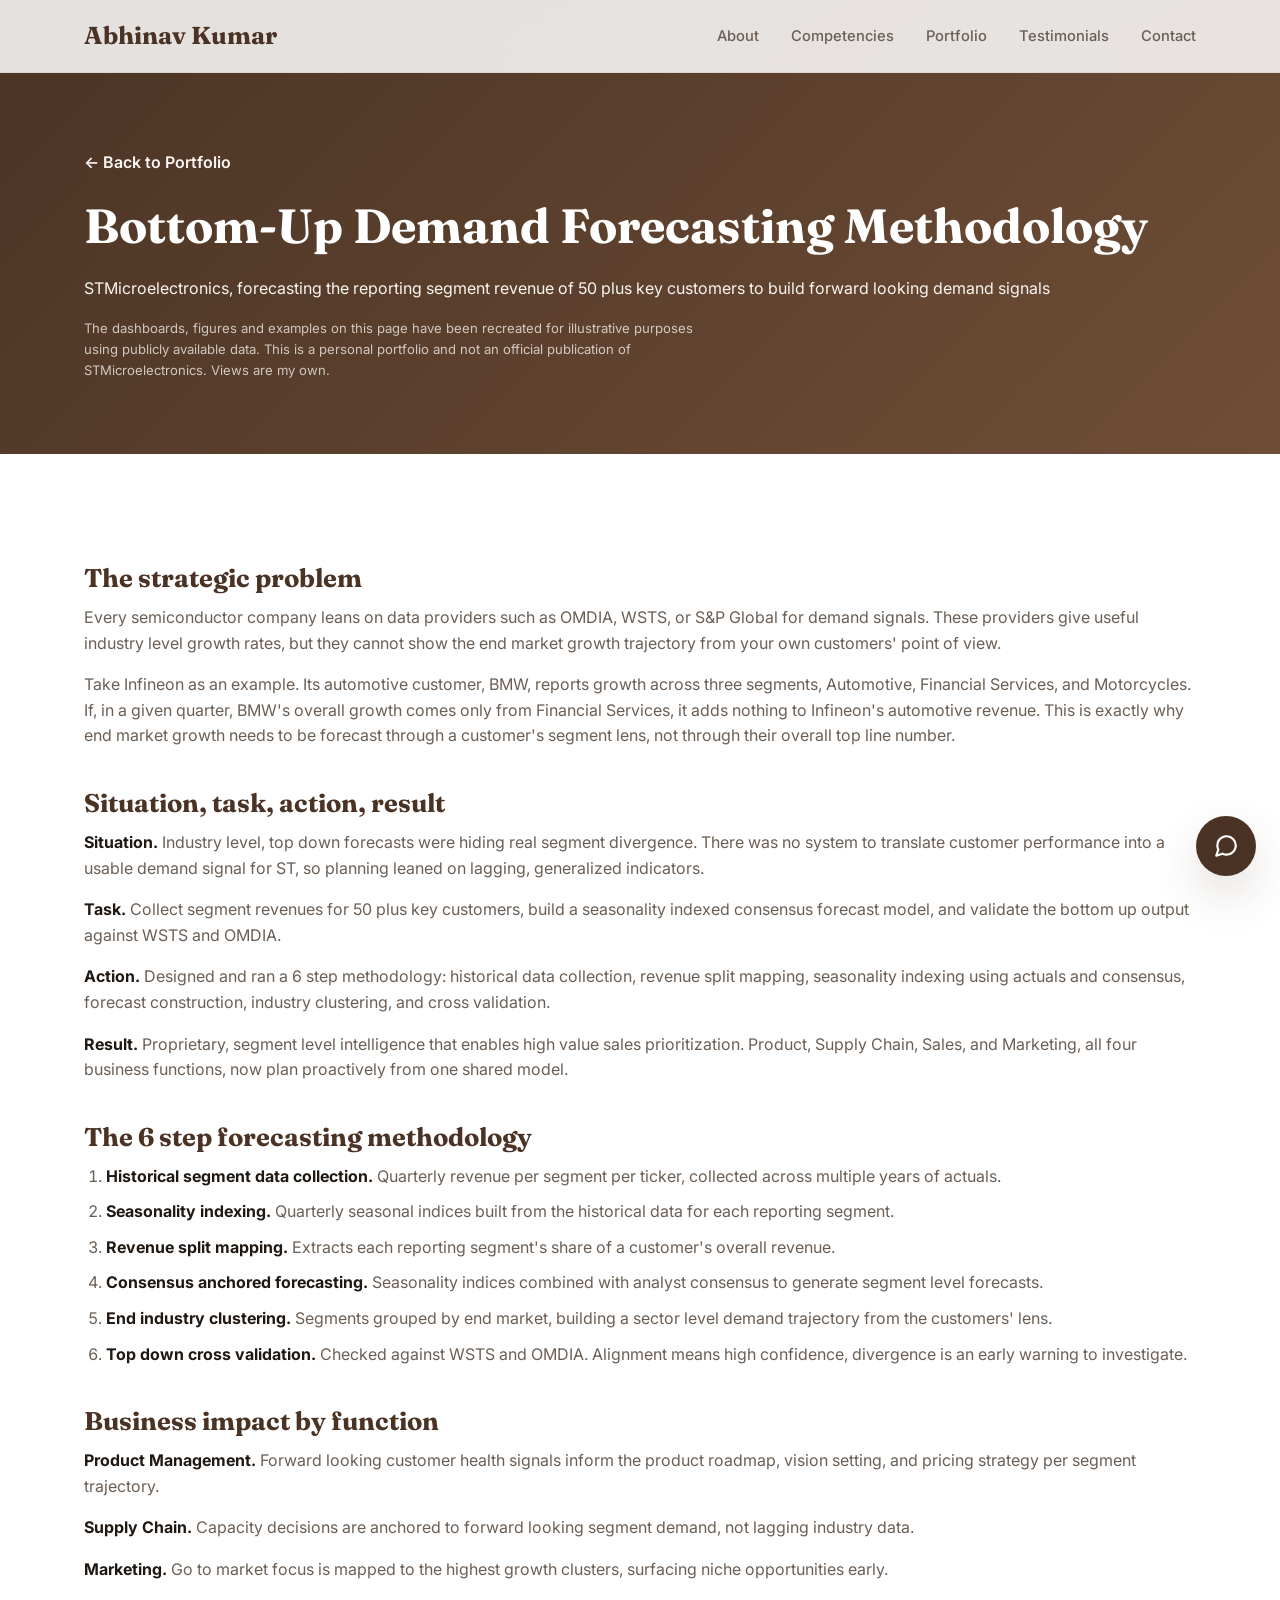
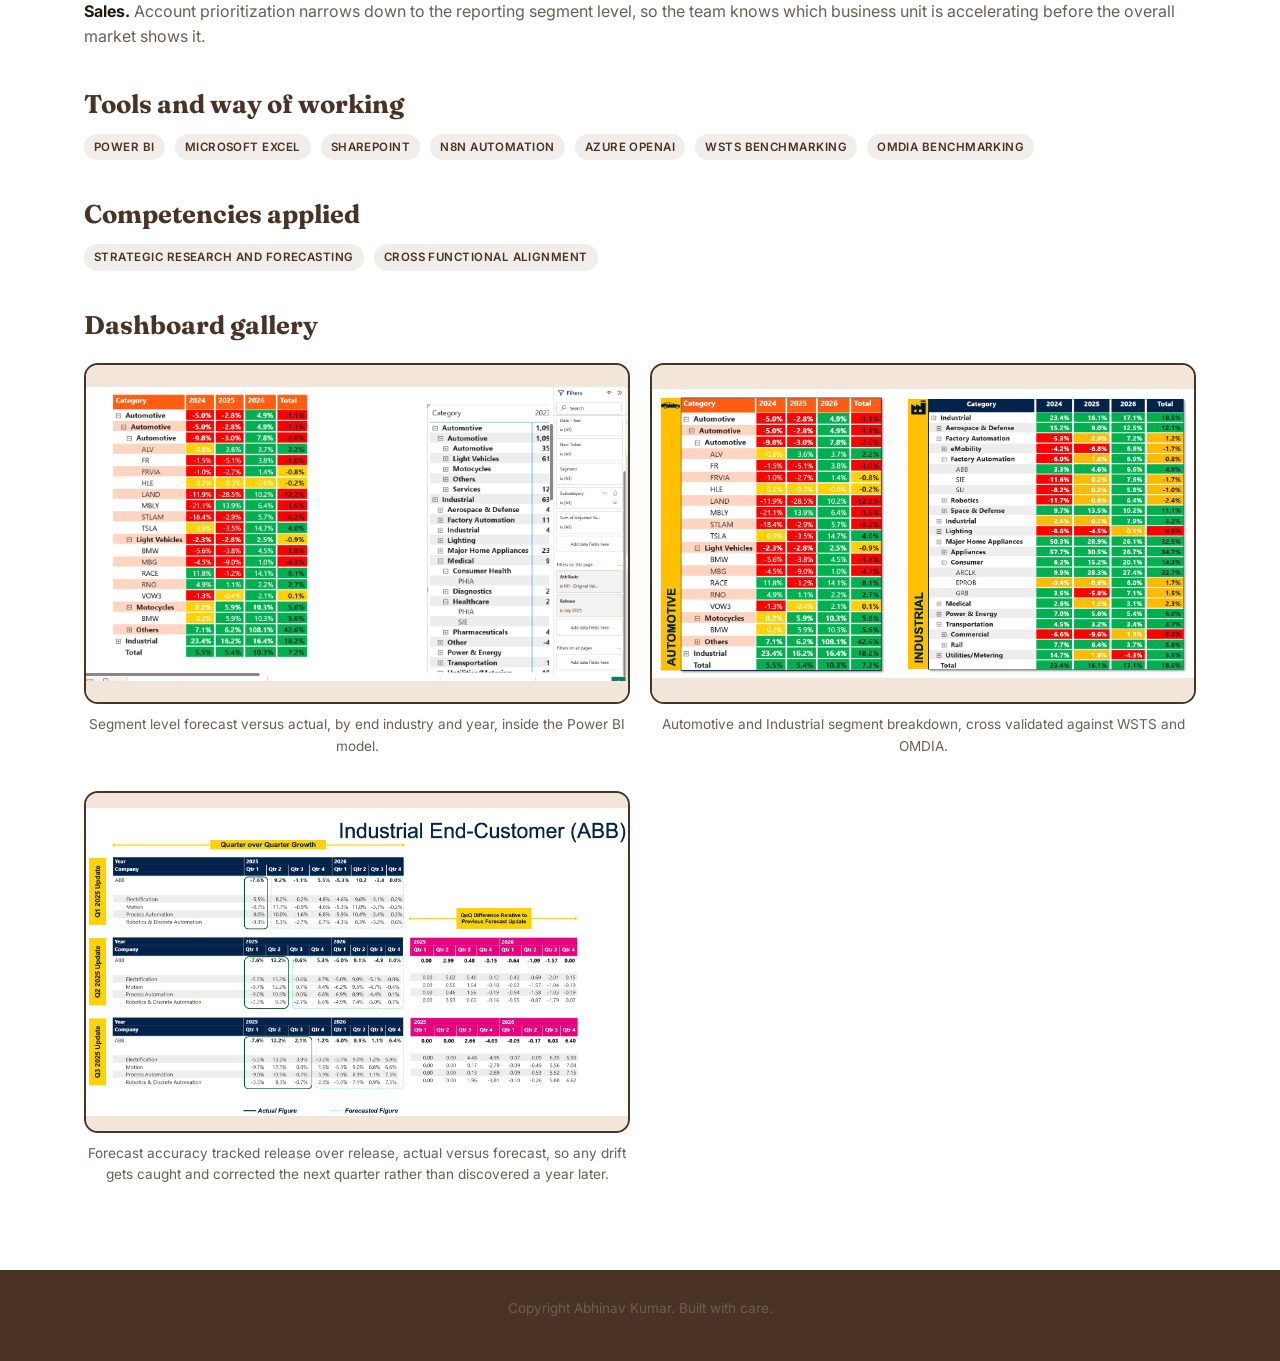
==== projects/project-1.html @ 777504f0 "Phase 1: critical positioning, contact, and disclaimer fixes - Hero repositioned around "Market Inte" ====
<!DOCTYPE html>
<html lang="en">
<head>
<meta charset="UTF-8">
<!-- Google tag (gtag.js) -->
<script async src="https://www.googletagmanager.com/gtag/js?id=G-XK9YFJBX1S"></script>
<script>
  window.dataLayer = window.dataLayer || [];
  function gtag(){dataLayer.push(arguments);}
  gtag('js', new Date());

  gtag('config', 'G-XK9YFJBX1S');
</script>
<meta name="viewport" content="width=device-width, initial-scale=1.0">
<title>Bottom-Up Demand Forecasting Methodology | Abhinav Kumar</title>
<link rel="preconnect" href="https://fonts.googleapis.com">
<link href="https://fonts.googleapis.com/css2?family=Fraunces:wght@500;600;700&family=Inter:wght@400;500;600;700&display=swap" rel="stylesheet">
<link rel="stylesheet" href="https://cdn.jsdelivr.net/npm/swiper@11/swiper-bundle.min.css">
<link rel="stylesheet" href="../assets/css/style.css">
</head>
<body>

<nav class="navbar">
  <div class="container">
    <a href="../index.html#hero" class="nav-logo">Abhinav Kumar</a>
    <ul class="nav-links">
      <li><a href="../index.html#about">About</a></li>
      <li><a href="../index.html#competencies">Competencies</a></li>
      <li><a href="../index.html#portfolio">Portfolio</a></li>
      <li><a href="../index.html#testimonials">Testimonials</a></li>
      <li><a href="../index.html#contact">Contact</a></li>
    </ul>
    <button class="nav-toggle" aria-label="Toggle menu">&#9776;</button>
  </div>
</nav>

<section class="project-hero">
  <div class="container">
    <a class="back-link" href="../index.html#portfolio">&#8592; Back to Portfolio</a>
    <h1>Bottom-Up Demand Forecasting Methodology</h1>
    <p>STMicroelectronics, forecasting the reporting segment revenue of 50 plus key customers to build forward looking demand signals</p>
    <p class="project-disclaimer">The dashboards, figures and examples on this page have been recreated for illustrative purposes using publicly available data. This is a personal portfolio and not an official publication of STMicroelectronics. Views are my own.</p>
  </div>
</section>

<section class="project-detail-body">
  <div class="container">

    <h2>The strategic problem</h2>
    <p>Every semiconductor company leans on data providers such as OMDIA, WSTS, or S&amp;P Global for demand signals. These providers give useful industry level growth rates, but they cannot show the end market growth trajectory from your own customers' point of view.</p>
    <p>Take Infineon as an example. Its automotive customer, BMW, reports growth across three segments, Automotive, Financial Services, and Motorcycles. If, in a given quarter, BMW's overall growth comes only from Financial Services, it adds nothing to Infineon's automotive revenue. This is exactly why end market growth needs to be forecast through a customer's segment lens, not through their overall top line number.</p>

    <h2>Situation, task, action, result</h2>
    <p><strong>Situation.</strong> Industry level, top down forecasts were hiding real segment divergence. There was no system to translate customer performance into a usable demand signal for ST, so planning leaned on lagging, generalized indicators.</p>
    <p><strong>Task.</strong> Collect segment revenues for 50 plus key customers, build a seasonality indexed consensus forecast model, and validate the bottom up output against WSTS and OMDIA.</p>
    <p><strong>Action.</strong> Designed and ran a 6 step methodology: historical data collection, revenue split mapping, seasonality indexing using actuals and consensus, forecast construction, industry clustering, and cross validation.</p>
    <p><strong>Result.</strong> Proprietary, segment level intelligence that enables high value sales prioritization. Product, Supply Chain, Sales, and Marketing, all four business functions, now plan proactively from one shared model.</p>

    <h2>The 6 step forecasting methodology</h2>
    <ol>
      <li><strong>Historical segment data collection.</strong> Quarterly revenue per segment per ticker, collected across multiple years of actuals.</li>
      <li><strong>Seasonality indexing.</strong> Quarterly seasonal indices built from the historical data for each reporting segment.</li>
      <li><strong>Revenue split mapping.</strong> Extracts each reporting segment's share of a customer's overall revenue.</li>
      <li><strong>Consensus anchored forecasting.</strong> Seasonality indices combined with analyst consensus to generate segment level forecasts.</li>
      <li><strong>End industry clustering.</strong> Segments grouped by end market, building a sector level demand trajectory from the customers' lens.</li>
      <li><strong>Top down cross validation.</strong> Checked against WSTS and OMDIA. Alignment means high confidence, divergence is an early warning to investigate.</li>
    </ol>

    <h2>Business impact by function</h2>
    <p><strong>Product Management.</strong> Forward looking customer health signals inform the product roadmap, vision setting, and pricing strategy per segment trajectory.</p>
    <p><strong>Supply Chain.</strong> Capacity decisions are anchored to forward looking segment demand, not lagging industry data.</p>
    <p><strong>Marketing.</strong> Go to market focus is mapped to the highest growth clusters, surfacing niche opportunities early.</p>
    <p><strong>Sales.</strong> Account prioritization narrows down to the reporting segment level, so the team knows which business unit is accelerating before the overall market shows it.</p>

    <h2>Tools and way of working</h2>
    <div class="tool-list">
      <span class="tag">Power BI</span>
      <span class="tag">Microsoft Excel</span>
      <span class="tag">SharePoint</span>
      <span class="tag">n8n Automation</span>
      <span class="tag">Azure OpenAI</span>
      <span class="tag">WSTS Benchmarking</span>
      <span class="tag">OMDIA Benchmarking</span>
    </div>

    <h2>Competencies applied</h2>
    <div class="tool-list">
      <span class="tag">Strategic Research and Forecasting</span>
      <span class="tag">Cross Functional Alignment</span>
    </div>

    <h2>Dashboard gallery</h2>
    <div class="project-gallery">
      <div>
        <div class="gallery-item has-image">
          <img src="../assets/images/projects/project-1/powerbi-forecast-table.png" alt="Power BI forecast versus actual table, showing segment level growth by category and year">
        </div>
        <p class="gallery-caption">Segment level forecast versus actual, by end industry and year, inside the Power BI model.</p>
      </div>
      <div>
        <div class="gallery-item has-image">
          <img src="../assets/images/projects/project-1/bottom-up-customer-segment.png" alt="Bottom up customer segment breakdown by automotive and industrial category">
        </div>
        <p class="gallery-caption">Automotive and Industrial segment breakdown, cross validated against WSTS and OMDIA.</p>
      </div>
      <div>
        <div class="gallery-item has-image">
          <img src="../assets/images/projects/project-1/forecast-accuracy-tracking.png" alt="Quarter over quarter forecast accuracy tracking for an industrial end customer">
        </div>
        <p class="gallery-caption">Forecast accuracy tracked release over release, actual versus forecast, so any drift gets caught and corrected the next quarter rather than discovered a year later.</p>
      </div>
    </div>

  </div>
</section>

<footer class="site-footer">
  <p>Copyright Abhinav Kumar. Built with care.</p>
</footer>

<script src="https://cdn.jsdelivr.net/npm/swiper@11/swiper-bundle.min.js"></script>
<script src="../assets/js/main.js"></script>
</body>
</html>
---- assets/css/style.css ----
/* ---------- Design tokens ---------- */
:root {
  --mocha: #6f4e37;
  --mocha-dark: #4a3324;
  --mocha-light: #a8795c;
  --mocha-pale: #f2e6da;
  --cream: #faf6f2;
  --white: #ffffff;
  --ink: #201812;
  --muted: #6b5f55;
  --max-width: 1160px;
  --radius: 14px;
  --shadow: 0 20px 45px rgba(74, 51, 36, 0.15);
  --transition: 0.35s cubic-bezier(0.22, 1, 0.36, 1);
}

* {
  box-sizing: border-box;
}

html {
  scroll-behavior: smooth;
}

html {
  overflow-x: hidden;
}

body {
  margin: 0;
  overflow-x: hidden;
  font-family: "Inter", -apple-system, BlinkMacSystemFont, sans-serif;
  color: var(--ink);
  background: var(--white);
  line-height: 1.6;
}

h1,
h2,
h3,
h4 {
  font-family: "Fraunces", "Playfair Display", serif;
  margin: 0 0 0.5em;
  line-height: 1.1;
}

p {
  margin: 0 0 1em;
  color: var(--muted);
}

a {
  color: inherit;
  text-decoration: none;
}

img {
  max-width: 100%;
  display: block;
}

.container {
  max-width: var(--max-width);
  margin: 0 auto;
  padding: 0 24px;
}

.section {
  padding: 110px 0;
}

/* ---------- Impact stat strip (blended into the hero) ---------- */
.hero-stat-strip {
  position: relative;
  z-index: 2;
  width: 100%;
  max-width: var(--max-width);
  margin: 36px auto 0;
  padding: 24px 32px;
  background: linear-gradient(120deg, rgba(74, 51, 36, 0.5), rgba(74, 51, 36, 0.68));
  backdrop-filter: blur(10px);
  -webkit-backdrop-filter: blur(10px);
  border-radius: 28px;
  border: 1px solid rgba(255, 255, 255, 0.12);
}

.stat-strip-grid {
  display: grid;
  grid-template-columns: repeat(4, 1fr);
  gap: 24px;
}

.stat-item {
  text-align: center;
  display: flex;
  flex-direction: column;
  align-items: center;
  gap: 6px;
}

.stat-number {
  font-family: "Fraunces", serif;
  font-weight: 700;
  font-size: clamp(1.6rem, 3.2vw, 2.3rem);
  color: var(--white);
  line-height: 1;
}

.stat-label {
  font-size: 0.78rem;
  font-weight: 600;
  color: var(--cream);
  max-width: 170px;
  line-height: 1.4;
}

/* ---------- Hero trust bar ---------- */
.hero-trust-bar {
  position: relative;
  z-index: 2;
  margin-top: 40px;
  padding: 20px 28px;
  background: rgba(250, 246, 242, 0.94);
  backdrop-filter: blur(6px);
  border-radius: 100px;
  box-shadow: var(--shadow);
  display: flex;
  align-items: center;
  justify-content: center;
  flex-wrap: wrap;
  gap: 28px;
  max-width: fit-content;
  margin-left: auto;
  margin-right: auto;
}

.hero-trust-label {
  font-size: 0.76rem;
  font-weight: 600;
  text-transform: uppercase;
  letter-spacing: 0.1em;
  color: var(--muted);
  white-space: nowrap;
}

.hero-trust-logos {
  display: flex;
  align-items: center;
  flex-wrap: wrap;
  gap: 28px;
}

.hero-trust-logos img {
  height: 30px;
  width: auto;
  object-fit: contain;
  opacity: 0.85;
  transition: opacity 0.25s ease, transform 0.25s ease;
}

.hero-trust-logos img:hover {
  opacity: 1;
  transform: translateY(-2px);
}

.reveal-up {
  opacity: 0;
  transform: translateY(55px);
  transition: opacity 1.3s cubic-bezier(0.22, 1, 0.36, 1), transform 1.3s cubic-bezier(0.22, 1, 0.36, 1);
}

.reveal-up.is-revealed {
  opacity: 1;
  transform: translateY(0);
}

.section-kicker {
  text-transform: uppercase;
  letter-spacing: 0.14em;
  font-size: 0.8rem;
  font-weight: 600;
  color: var(--mocha);
  margin-bottom: 12px;
  display: block;
}

.section-title {
  font-size: clamp(2rem, 4vw, 2.8rem);
  margin-bottom: 18px;
}

.section-intro {
  max-width: 640px;
  font-size: 1.05rem;
}

#competencies .section-intro {
  max-width: none;
  text-align: justify;
  text-justify: inter-word;
  hyphens: auto;
  -webkit-hyphens: auto;
}

.section-bridge {
  margin-top: 48px;
  padding-top: 24px;
  border-top: 1px solid rgba(111, 78, 55, 0.15);
  font-style: italic;
  color: var(--mocha-dark);
  font-size: 1rem;
}

/* ---------- Nav ---------- */
.navbar {
  position: fixed;
  top: 0;
  left: 0;
  right: 0;
  z-index: 1000;
  background: rgba(255, 255, 255, 0.85);
  backdrop-filter: blur(10px);
  border-bottom: 1px solid rgba(111, 78, 55, 0.08);
  transition: background var(--transition);
}

.navbar .container {
  display: flex;
  align-items: center;
  justify-content: space-between;
  height: 72px;
}

.nav-logo {
  font-family: "Fraunces", serif;
  font-weight: 700;
  font-size: calc(1.2rem + 4pt);
  color: var(--mocha-dark);
}

.nav-links {
  display: flex;
  gap: 32px;
  list-style: none;
  margin: 0;
  padding: 0;
}

.nav-links a {
  font-size: 0.92rem;
  font-weight: 500;
  color: var(--muted);
  position: relative;
  padding: 6px 0;
  transition: color var(--transition);
}

.nav-links a::after {
  content: "";
  position: absolute;
  left: 0;
  bottom: 0;
  height: 2px;
  width: 0;
  background: var(--mocha);
  transition: width var(--transition);
}

.nav-links a.active,
.nav-links a:hover {
  color: var(--mocha-dark);
}

.nav-links a.active::after,
.nav-links a:hover::after {
  width: 100%;
}

.nav-toggle {
  display: none;
  background: none;
  border: none;
  font-size: 1.6rem;
  color: var(--mocha-dark);
  cursor: pointer;
}

/* ---------- Hero ---------- */
.hero {
  position: relative;
  min-height: 100vh;
  display: flex;
  flex-direction: column;
  align-items: center;
  justify-content: center;
  padding-top: 100px;
  padding-bottom: 64px;
  overflow: hidden;
  background: linear-gradient(225deg, var(--mocha-dark) 0%, var(--mocha) 48%, var(--white) 82%, var(--white) 100%);
}

.hero .container {
  width: 100%;
  display: grid;
  grid-template-columns: 0.9fr 1.1fr;
  gap: 48px;
  align-items: center;
  position: relative;
  z-index: 2;
}

@keyframes heroZoomIn {
  from {
    opacity: 0;
    transform: scale(0.82);
  }
  to {
    opacity: 1;
    transform: scale(1);
  }
}

.hero-kicker,
.hero-name,
.hero-subline,
.hero-tagline,
.hero-availability,
.hero-actions,
.hero-photo-wrap,
.hero-trust-bar,
.hero-stat-strip {
  animation: heroZoomIn 1.8s cubic-bezier(0.22, 1, 0.36, 1) both;
}

.hero-photo-wrap {
  animation-delay: 0.1s;
}

.hero-kicker {
  animation-delay: 0.3s;
}

.hero-name {
  animation-delay: 0.5s;
}

.hero-subline {
  animation-delay: 0.68s;
}

.hero-tagline {
  animation-delay: 0.86s;
}

.hero-availability {
  animation-delay: 1.04s;
}

.hero-actions {
  animation-delay: 1.25s;
}

.hero-trust-bar {
  animation-delay: 1.5s;
}

.hero-stat-strip {
  animation-delay: 1.75s;
}

.hero-kicker {
  display: inline-block;
  color: var(--cream);
  background: rgba(255, 255, 255, 0.12);
  padding: 6px 16px;
  border-radius: 100px;
  font-size: 0.8rem;
  letter-spacing: 0.1em;
  text-transform: uppercase;
  margin-bottom: 24px;
}

.hero-name {
  font-size: clamp(2.6rem, 6vw, 4.4rem);
  color: var(--ink);
  font-weight: 700;
  margin-bottom: 10px;
}

.hero-name .accent {
  color: var(--white);
}

.hero-subline {
  font-size: 0.95rem;
  font-weight: 600;
  letter-spacing: 0.02em;
  color: var(--mocha-light);
  max-width: 480px;
  margin-bottom: 16px;
}

.hero-availability {
  font-size: 0.92rem;
  color: var(--cream);
  opacity: 0.85;
  max-width: 480px;
  margin-top: -18px;
  margin-bottom: 32px;
}

.hero-tagline {
  font-size: clamp(1.1rem, 2vw, 1.5rem);
  color: var(--cream);
  max-width: 520px;
  margin-bottom: 20px;
  font-weight: 500;
}

.hero-actions {
  display: flex;
  gap: 16px;
  flex-wrap: wrap;
}

.btn {
  display: inline-flex;
  align-items: center;
  gap: 8px;
  padding: 14px 28px;
  border-radius: 100px;
  font-weight: 600;
  font-size: 0.95rem;
  cursor: pointer;
  border: 2px solid transparent;
  transition: transform var(--transition), box-shadow var(--transition);
}

.btn:hover {
  transform: translateY(-3px);
}

.btn-primary {
  background: var(--ink);
  color: var(--white);
  box-shadow: 0 10px 25px rgba(0, 0, 0, 0.2);
}

.btn-secondary {
  border-color: rgba(255, 255, 255, 0.6);
  color: var(--white);
}

.hero-photo-wrap {
  position: relative;
  display: flex;
  justify-content: center;
}

.hero-photo {
  width: 350px;
  height: 350px;
  max-width: 80vw;
  max-height: 80vw;
  border-radius: 50%;
  border: 6px solid var(--white);
  box-shadow: var(--shadow);
  background: linear-gradient(145deg, var(--mocha-light), var(--mocha-dark));
  display: flex;
  align-items: center;
  justify-content: center;
  color: var(--white);
  font-family: "Fraunces", serif;
  font-size: 1rem;
  text-align: center;
  padding: 6px;
  overflow: hidden;
}

.hero-photo img {
  width: 100%;
  height: 100%;
  object-fit: cover;
  object-position: 50% 18%;
  border-radius: 50%;
}

.scroll-cue {
  position: absolute;
  bottom: 32px;
  left: 50%;
  transform: translateX(-50%);
  color: var(--cream);
  font-size: 0.85rem;
  letter-spacing: 0.08em;
  text-transform: uppercase;
  z-index: 2;
  animation: bob 2s ease-in-out infinite;
}

@keyframes bob {
  0%, 100% { transform: translate(-50%, 0); }
  50% { transform: translate(-50%, 8px); }
}

/* ---------- About ---------- */
.about-grid {
  display: grid;
  grid-template-columns: 1fr 1fr;
  gap: 56px;
  align-items: start;
}

#about p {
  text-align: justify;
  text-justify: inter-word;
  hyphens: auto;
  -webkit-hyphens: auto;
}

.about-left {
  display: flex;
  flex-direction: column;
}

.about-photo {
  border-radius: var(--radius);
  overflow: hidden;
  box-shadow: var(--shadow);
  margin-bottom: 32px;
  aspect-ratio: 4 / 3;
}

.about-photo img {
  width: 100%;
  height: 100%;
  object-fit: cover;
  object-position: center 25%;
}

.about-highlights {
  list-style: none;
  margin: 0;
  padding: 0;
  display: grid;
  gap: 16px;
}

.about-highlights li {
  padding-left: 28px;
  position: relative;
  color: var(--ink);
  font-weight: 500;
}

.about-highlights li::before {
  content: "";
  position: absolute;
  left: 0;
  top: 8px;
  width: 10px;
  height: 10px;
  border-radius: 50%;
  background: var(--mocha);
}

/* ---------- Carousels (Swiper overrides) ---------- */
.swiper {
  padding-bottom: 56px;
  overflow: visible;
}

.competency-swiper .swiper-slide {
  height: auto;
}

.swiper-pagination-bullet {
  background: var(--mocha-light);
  opacity: 0.4;
}

.swiper-pagination-bullet-active {
  background: var(--mocha);
  opacity: 1;
}

.swiper-button-next,
.swiper-button-prev {
  color: var(--mocha);
  position: absolute;
  top: 50%;
  margin-top: 0;
  transform: translateY(-50%);
}

/* Centered, receding-side-card carousels (Portfolio & Testimonials) */
.project-swiper,
.testimonial-swiper {
  padding-top: 20px;
  padding-bottom: 64px;
}

.project-swiper .swiper-slide,
.testimonial-swiper .swiper-slide {
  height: auto;
  opacity: 0.5;
  transform: scale(0.75);
  transition: transform 0.4s ease, opacity 0.4s ease;
}

.project-swiper .swiper-slide-active,
.project-swiper .swiper-slide-prev,
.project-swiper .swiper-slide-next,
.testimonial-swiper .swiper-slide-active,
.testimonial-swiper .swiper-slide-prev,
.testimonial-swiper .swiper-slide-next {
  opacity: 1;
  transform: scale(1);
}

/* ---------- Competency flip cards ---------- */
.competency-flip {
  height: 420px;
  perspective: 1600px;
  opacity: 0;
  transform: translateY(24px);
  transition: opacity 1.3s cubic-bezier(0.22, 1, 0.36, 1), transform 1.3s cubic-bezier(0.22, 1, 0.36, 1);
}

.competency-flip.is-revealed {
  opacity: 1;
  transform: translateY(0);
}

.competency-swiper .swiper-slide:nth-child(1) .competency-flip {
  transition-delay: 0s;
}

.competency-swiper .swiper-slide:nth-child(2) .competency-flip {
  transition-delay: 0.15s;
}

.competency-swiper .swiper-slide:nth-child(3) .competency-flip {
  transition-delay: 0.3s;
}

.competency-flip-inner {
  position: relative;
  width: 100%;
  height: 100%;
  transition: transform 0.7s cubic-bezier(0.22, 1, 0.36, 1);
  transform-style: preserve-3d;
}

.competency-flip:hover .competency-flip-inner,
.competency-flip.is-flipped .competency-flip-inner {
  transform: rotateY(180deg);
}

.competency-card {
  position: absolute;
  inset: 0;
  background: linear-gradient(160deg, var(--cream) 0%, #ecd9c4 100%);
  border-radius: var(--radius);
  padding: 40px 32px;
  height: 100%;
  border: 1px solid rgba(111, 78, 55, 0.1);
  backface-visibility: hidden;
  display: flex;
  flex-direction: column;
  gap: 18px;
}

.competency-card.card-front {
  align-items: flex-start;
  justify-content: center;
}

.competency-card.card-back {
  transform: rotateY(180deg);
  justify-content: center;
}

.competency-card h3 {
  color: var(--mocha-dark);
  font-size: 1.4rem;
  margin: 0;
}

.competency-card p {
  margin: 0;
}

.card-flip-hint {
  font-size: 0.82rem;
  color: var(--muted);
  text-transform: uppercase;
  letter-spacing: 0.06em;
}

.competency-card ul {
  list-style: none;
  margin: 0;
  padding: 0;
  display: grid;
  gap: 14px;
}

.competency-card li {
  padding-left: 22px;
  position: relative;
  font-size: 0.95rem;
  color: var(--ink);
  transition: font-size 0.2s ease, font-weight 0.2s ease;
}

.competency-card li::before {
  content: "\2192";
  position: absolute;
  left: 0;
  color: var(--mocha);
  font-weight: 700;
}

.competency-card li:hover {
  font-weight: 700;
  font-size: 1.08em;
}

/* ---------- Project cards ---------- */
.project-card {
  display: flex;
  flex-direction: column;
  height: 540px;
  background: var(--white);
  border-radius: var(--radius);
  overflow: hidden;
  box-shadow: 0 10px 30px rgba(74, 51, 36, 0.1);
  border: 1.5px solid rgba(168, 121, 92, 0.4);
  transition: transform var(--transition), box-shadow var(--transition);
  transform-origin: center center;
  position: relative;
  cursor: pointer;
}

.project-card:hover,
.project-card:focus-visible {
  transform: scale(1.13);
  box-shadow: var(--shadow);
}

/* Swiper gives each slide its own stacking context, so a hovered card's
   z-index only wins once the slide itself is raised above its siblings. */
.swiper-slide {
  position: relative;
}

.swiper-slide:has(.project-card:hover),
.swiper-slide:has(.project-card:focus-visible),
.swiper-slide:has(.testimonial-card:hover) {
  z-index: 50;
}

.project-thumb {
  aspect-ratio: 16 / 10;
  background: linear-gradient(135deg, var(--mocha-light), var(--mocha-dark));
  display: flex;
  align-items: center;
  justify-content: center;
  color: var(--white);
  font-size: 0.85rem;
  text-align: center;
  padding: 16px;
  overflow: hidden;
}

.project-thumb.has-image {
  padding: 0;
  background: var(--mocha-pale);
}

.project-thumb.has-image img {
  width: 100%;
  height: 100%;
  object-fit: contain;
  background: var(--mocha-pale);
  position: relative;
  z-index: 1;
}

.project-body {
  padding: 22px 24px 26px;
  display: flex;
  flex-direction: column;
  flex: 1;
}

.project-body h3 {
  font-size: 1.15rem;
  margin-bottom: 8px;
  color: var(--ink);
}

.project-tags {
  display: flex;
  flex-wrap: wrap;
  gap: 8px;
  margin-top: 14px;
}

.tag {
  font-size: 0.72rem;
  font-weight: 600;
  text-transform: uppercase;
  letter-spacing: 0.04em;
  background: rgba(111, 78, 55, 0.1);
  color: var(--mocha-dark);
  padding: 4px 10px;
  border-radius: 100px;
}

.project-link {
  margin-top: auto;
  padding-top: 16px;
  font-weight: 600;
  color: var(--mocha);
  font-size: 0.9rem;
  display: inline-block;
}

/* ---------- Testimonials ---------- */
.testimonial-card {
  background: var(--cream);
  border-radius: var(--radius);
  padding: 36px 32px;
  height: 400px;
  display: flex;
  flex-direction: column;
  justify-content: flex-start;
  border: 1.5px solid rgba(168, 121, 92, 0.4);
  cursor: pointer;
  transition: transform var(--transition), box-shadow var(--transition);
  transform-origin: center center;
}

.testimonial-card:hover {
  transform: scale(1.12);
  box-shadow: var(--shadow);
}

.testimonial-quote {
  font-size: 0.86rem;
  color: var(--ink);
  font-style: italic;
  margin-bottom: 0;
  overflow: hidden;
  display: -webkit-box;
  -webkit-line-clamp: 9;
  -webkit-box-orient: vertical;
}

.testimonial-header {
  display: flex;
  align-items: center;
  gap: 14px;
  margin-top: 20px;
  flex-shrink: 0;
}

.testimonial-photo-frame {
  width: 56px;
  height: 56px;
  border-radius: 50%;
  overflow: hidden;
  border: 2px solid var(--mocha-light);
  flex-shrink: 0;
  background: var(--cream);
}

.testimonial-photo {
  width: 100%;
  height: 100%;
  object-fit: cover;
  transform: scale(1.25);
}

.testimonial-identity {
  flex: 1;
}

.testimonial-name {
  font-weight: 700;
  color: var(--mocha-dark);
}

.testimonial-role {
  font-size: 0.85rem;
  color: var(--muted);
}

.testimonial-linkedin {
  width: 22px;
  height: 22px;
  border-radius: 4px;
  opacity: 0.75;
  transition: opacity 0.2s ease, transform 0.2s ease;
  flex-shrink: 0;
}

.testimonial-linkedin:hover {
  opacity: 1;
  transform: scale(1.12);
}

/* ---------- Contact ---------- */
.contact {
  background: linear-gradient(225deg, var(--mocha-dark) 0%, var(--mocha) 48%, var(--white) 82%, var(--white) 100%);
  color: var(--ink);
}

.contact .section-kicker {
  color: var(--ink);
}

.contact .section-title,
.contact .section-intro {
  color: var(--ink);
}

.contact-pitch {
  font-size: 1.15rem;
  font-weight: 600;
  color: var(--ink);
  max-width: 680px;
  margin: 20px 0 0;
  line-height: 1.5;
}

.contact-links {
  display: flex;
  flex-wrap: wrap;
  gap: 20px;
  margin-top: 32px;
}

.contact-link {
  display: flex;
  align-items: center;
  gap: 10px;
  background: rgba(255, 255, 255, 0.7);
  color: var(--ink);
  padding: 14px 22px;
  border-radius: 100px;
  font-weight: 600;
  box-shadow: 0 6px 18px rgba(74, 51, 36, 0.12);
  transition: transform var(--transition), background var(--transition);
}

.contact-link:hover {
  transform: translateY(-3px);
  background: rgba(255, 255, 255, 0.92);
}

.contact-icon {
  width: 20px;
  height: 20px;
  color: var(--mocha);
  flex-shrink: 0;
}

.site-footer {
  text-align: center;
  padding: 28px 0;
  font-size: 0.85rem;
  color: var(--cream);
  background: var(--mocha-dark);
}

/* ---------- Project detail page ---------- */
.project-hero {
  padding: 150px 0 60px;
  background: linear-gradient(135deg, var(--mocha-dark), var(--mocha));
  color: var(--white);
}

.back-link {
  display: inline-flex;
  align-items: center;
  gap: 8px;
  font-weight: 600;
  color: var(--cream);
  margin-bottom: 24px;
}

.project-hero h1 {
  color: var(--white);
  font-size: clamp(2rem, 4vw, 3rem);
}

.project-hero p {
  color: var(--cream);
}

.project-disclaimer {
  font-size: 0.82rem;
  color: var(--cream);
  opacity: 0.75;
  max-width: 640px;
  margin-top: 14px;
}

.project-detail-body {
  padding: 70px 0;
}

.project-detail-body h2 {
  color: var(--mocha-dark);
  font-size: 1.6rem;
  margin-top: 40px;
}

.project-detail-body ul,
.project-detail-body ol {
  color: var(--muted);
  padding-left: 22px;
  margin: 0 0 1em;
}

.project-detail-body li {
  margin-bottom: 10px;
}

.project-detail-body li strong,
.project-detail-body p strong {
  color: var(--ink);
}

.project-gallery {
  display: grid;
  grid-template-columns: repeat(2, 1fr);
  gap: 20px;
  margin-top: 24px;
}

.gallery-item {
  aspect-ratio: 16 / 10;
  border-radius: var(--radius);
  background: linear-gradient(135deg, var(--mocha-light), var(--mocha-dark));
  display: flex;
  align-items: center;
  justify-content: center;
  color: var(--white);
  font-size: 0.85rem;
  text-align: center;
  padding: 16px;
  overflow: hidden;
  border: 2px solid var(--mocha-dark);
}

.gallery-item.has-image {
  padding: 0;
  background: var(--mocha-pale);
}

.gallery-item.has-image img {
  width: 100%;
  height: 100%;
  object-fit: contain;
  background: var(--mocha-pale);
}

.gallery-caption {
  margin-top: 10px;
  font-size: 0.85rem;
  color: var(--muted);
  text-align: center;
}

.tool-list {
  display: flex;
  flex-wrap: wrap;
  gap: 10px;
  margin-top: 16px;
}

/* ---------- Skills / Tools & Technology Stack ---------- */
.skills-categories-grid {
  display: grid;
  grid-template-columns: 1fr 1fr;
  gap: 24px;
  margin-bottom: 24px;
}

.skills-category {
  background: var(--white);
  border: 1px solid rgba(111, 78, 55, 0.15);
  border-radius: var(--radius);
  padding: 28px;
  box-shadow: 0 6px 18px rgba(74, 51, 36, 0.05);
}

.skills-category-full {
  grid-column: 1 / -1;
}

.skills-category-title {
  font-family: "Fraunces", serif;
  font-size: calc(1.2rem + 2pt);
  font-weight: 600;
  color: var(--mocha-dark);
  margin-bottom: 20px;
  padding-bottom: 14px;
  border-bottom: 2px solid rgba(111, 78, 55, 0.15);
}

.skills-grid {
  display: flex;
  flex-wrap: wrap;
  gap: 10px;
}

.skill-chip {
  display: flex;
  flex-direction: row;
  align-items: center;
  gap: 10px;
  width: auto;
  padding: 7px 16px 7px 7px;
  background: var(--cream);
  border-radius: 100px;
  border: 1px solid rgba(111, 78, 55, 0.1);
  transition: transform var(--transition), box-shadow var(--transition);
}

.skill-chip:hover {
  transform: translateY(-3px);
  box-shadow: var(--shadow);
}

.skill-chip img {
  width: 26px;
  height: 26px;
  object-fit: contain;
  flex-shrink: 0;
}

.skill-chip img.skill-logo-wide {
  width: 46px;
  height: 18px;
}

.skill-chip span {
  font-size: 0.8rem;
  font-weight: 600;
  color: var(--ink);
  text-align: left;
  line-height: 1.3;
  white-space: nowrap;
}

.skill-monogram {
  width: 26px;
  height: 26px;
  border-radius: 50%;
  background: linear-gradient(160deg, var(--mocha-light), var(--mocha-dark));
  color: var(--white);
  display: flex;
  align-items: center;
  justify-content: center;
  font-family: "Fraunces", serif;
  font-weight: 700;
  font-size: 0.6rem;
  flex-shrink: 0;
}

/* ---------- Responsive ---------- */
@media (max-width: 860px) {
  .stat-strip-grid {
    grid-template-columns: repeat(2, 1fr);
    gap: 36px 20px;
  }

  .nav-links {
    position: fixed;
    top: 72px;
    left: 0;
    right: 0;
    background: var(--white);
    flex-direction: column;
    gap: 0;
    padding: 12px 24px 24px;
    box-shadow: 0 15px 30px rgba(0, 0, 0, 0.08);
    transform: translateY(-140%);
    transition: transform var(--transition);
  }

  .nav-links.is-open {
    transform: translateY(0);
  }

  .nav-links li {
    border-bottom: 1px solid rgba(111, 78, 55, 0.08);
  }

  .nav-links a {
    display: block;
    padding: 14px 0;
  }

  .nav-toggle {
    display: block;
  }

  .hero {
    background: linear-gradient(160deg, var(--mocha-dark) 0%, var(--mocha) 100%);
  }

  .hero-name,
  .hero-name .accent {
    color: var(--white);
  }

  .hero-trust-bar {
    max-width: 100%;
    width: 100%;
    border-radius: var(--radius);
    padding: 18px 20px;
    gap: 16px;
  }

  .hero-trust-label {
    width: 100%;
    text-align: center;
  }

  .hero-trust-logos {
    justify-content: center;
    gap: 20px;
  }

  .hero .container {
    grid-template-columns: 1fr;
    text-align: center;
  }

  .hero-photo-wrap {
    order: -1;
  }

  .hero-actions {
    justify-content: center;
  }

  .scroll-cue {
    display: none;
  }

  .about-grid {
    grid-template-columns: 1fr;
  }

  .section {
    padding: 70px 0;
  }

  .project-card:hover,
  .project-card:focus-visible {
    transform: scale(1.05);
  }

  .project-gallery {
    grid-template-columns: 1fr;
  }

  .skills-categories-grid {
    grid-template-columns: 1fr;
  }
}

/* ---------- Ask about my work chat widget ---------- */
.chat-widget-button {
  position: fixed;
  right: 24px;
  bottom: 24px;
  z-index: 1200;
  width: 60px;
  height: 60px;
  border-radius: 50%;
  background: var(--mocha-dark);
  color: var(--white);
  border: none;
  box-shadow: var(--shadow);
  cursor: pointer;
  display: flex;
  align-items: center;
  justify-content: center;
  transition: transform var(--transition), background var(--transition);
}

.chat-widget-button:hover {
  transform: translateY(-3px);
  background: var(--mocha);
}

.chat-widget-button svg {
  width: 26px;
  height: 26px;
}

.chat-widget-panel {
  position: fixed;
  right: 24px;
  bottom: 96px;
  z-index: 1200;
  width: 340px;
  max-width: calc(100vw - 48px);
  height: 440px;
  max-height: calc(100vh - 140px);
  background: var(--white);
  border-radius: var(--radius);
  border: 1.5px solid rgba(168, 121, 92, 0.4);
  box-shadow: var(--shadow);
  display: flex;
  flex-direction: column;
  overflow: hidden;
  opacity: 0;
  transform: translateY(16px) scale(0.97);
  pointer-events: none;
  transition: opacity 0.25s ease, transform 0.25s ease;
}

.chat-widget-panel.is-open {
  opacity: 1;
  transform: translateY(0) scale(1);
  pointer-events: auto;
}

.chat-widget-header {
  background: linear-gradient(135deg, var(--mocha-dark), var(--mocha));
  color: var(--white);
  padding: 16px 18px;
  display: flex;
  align-items: center;
  justify-content: space-between;
  flex-shrink: 0;
}

.chat-widget-header-title {
  font-family: "Fraunces", serif;
  font-weight: 600;
  font-size: 1rem;
}

.chat-widget-header-subtitle {
  font-size: 0.72rem;
  color: var(--cream);
  opacity: 0.85;
}

.chat-widget-close {
  background: none;
  border: none;
  color: var(--white);
  font-size: 1.3rem;
  line-height: 1;
  cursor: pointer;
  padding: 4px;
}

.chat-widget-messages {
  flex: 1;
  overflow-y: auto;
  padding: 16px;
  display: flex;
  flex-direction: column;
  gap: 12px;
  background: var(--cream);
}

.chat-message {
  max-width: 85%;
  padding: 10px 14px;
  border-radius: 14px;
  font-size: 0.85rem;
  line-height: 1.5;
}

.chat-message.bot {
  background: var(--white);
  border: 1px solid rgba(111, 78, 55, 0.15);
  color: var(--ink);
  align-self: flex-start;
  border-bottom-left-radius: 4px;
}

.chat-message.user {
  background: var(--mocha);
  color: var(--white);
  align-self: flex-end;
  border-bottom-right-radius: 4px;
}

.chat-widget-chips {
  display: flex;
  flex-wrap: wrap;
  gap: 8px;
  padding: 0 16px 12px;
  background: var(--cream);
  flex-shrink: 0;
}

.chat-chip {
  background: var(--white);
  border: 1px solid rgba(111, 78, 55, 0.25);
  color: var(--mocha-dark);
  font-size: 0.74rem;
  font-weight: 600;
  padding: 7px 12px;
  border-radius: 100px;
  cursor: pointer;
  transition: background var(--transition), color var(--transition);
}

.chat-chip:hover {
  background: var(--mocha);
  color: var(--white);
}

.chat-widget-input-row {
  display: flex;
  gap: 8px;
  padding: 12px;
  border-top: 1px solid rgba(111, 78, 55, 0.15);
  flex-shrink: 0;
  background: var(--white);
}

.chat-widget-input {
  flex: 1;
  border: 1px solid rgba(111, 78, 55, 0.3);
  border-radius: 100px;
  padding: 9px 14px;
  font-size: 0.85rem;
  font-family: inherit;
  color: var(--ink);
}

.chat-widget-input:focus {
  outline: none;
  border-color: var(--mocha);
}

.chat-widget-send {
  background: var(--mocha-dark);
  color: var(--white);
  border: none;
  border-radius: 100px;
  padding: 0 16px;
  font-weight: 600;
  font-size: 0.85rem;
  cursor: pointer;
  transition: background var(--transition);
}

.chat-widget-send:hover {
  background: var(--mocha);
}

@media (max-width: 480px) {
  .chat-widget-panel {
    right: 12px;
    bottom: 84px;
    width: calc(100vw - 24px);
  }

  .chat-widget-button {
    right: 16px;
    bottom: 16px;
  }
}
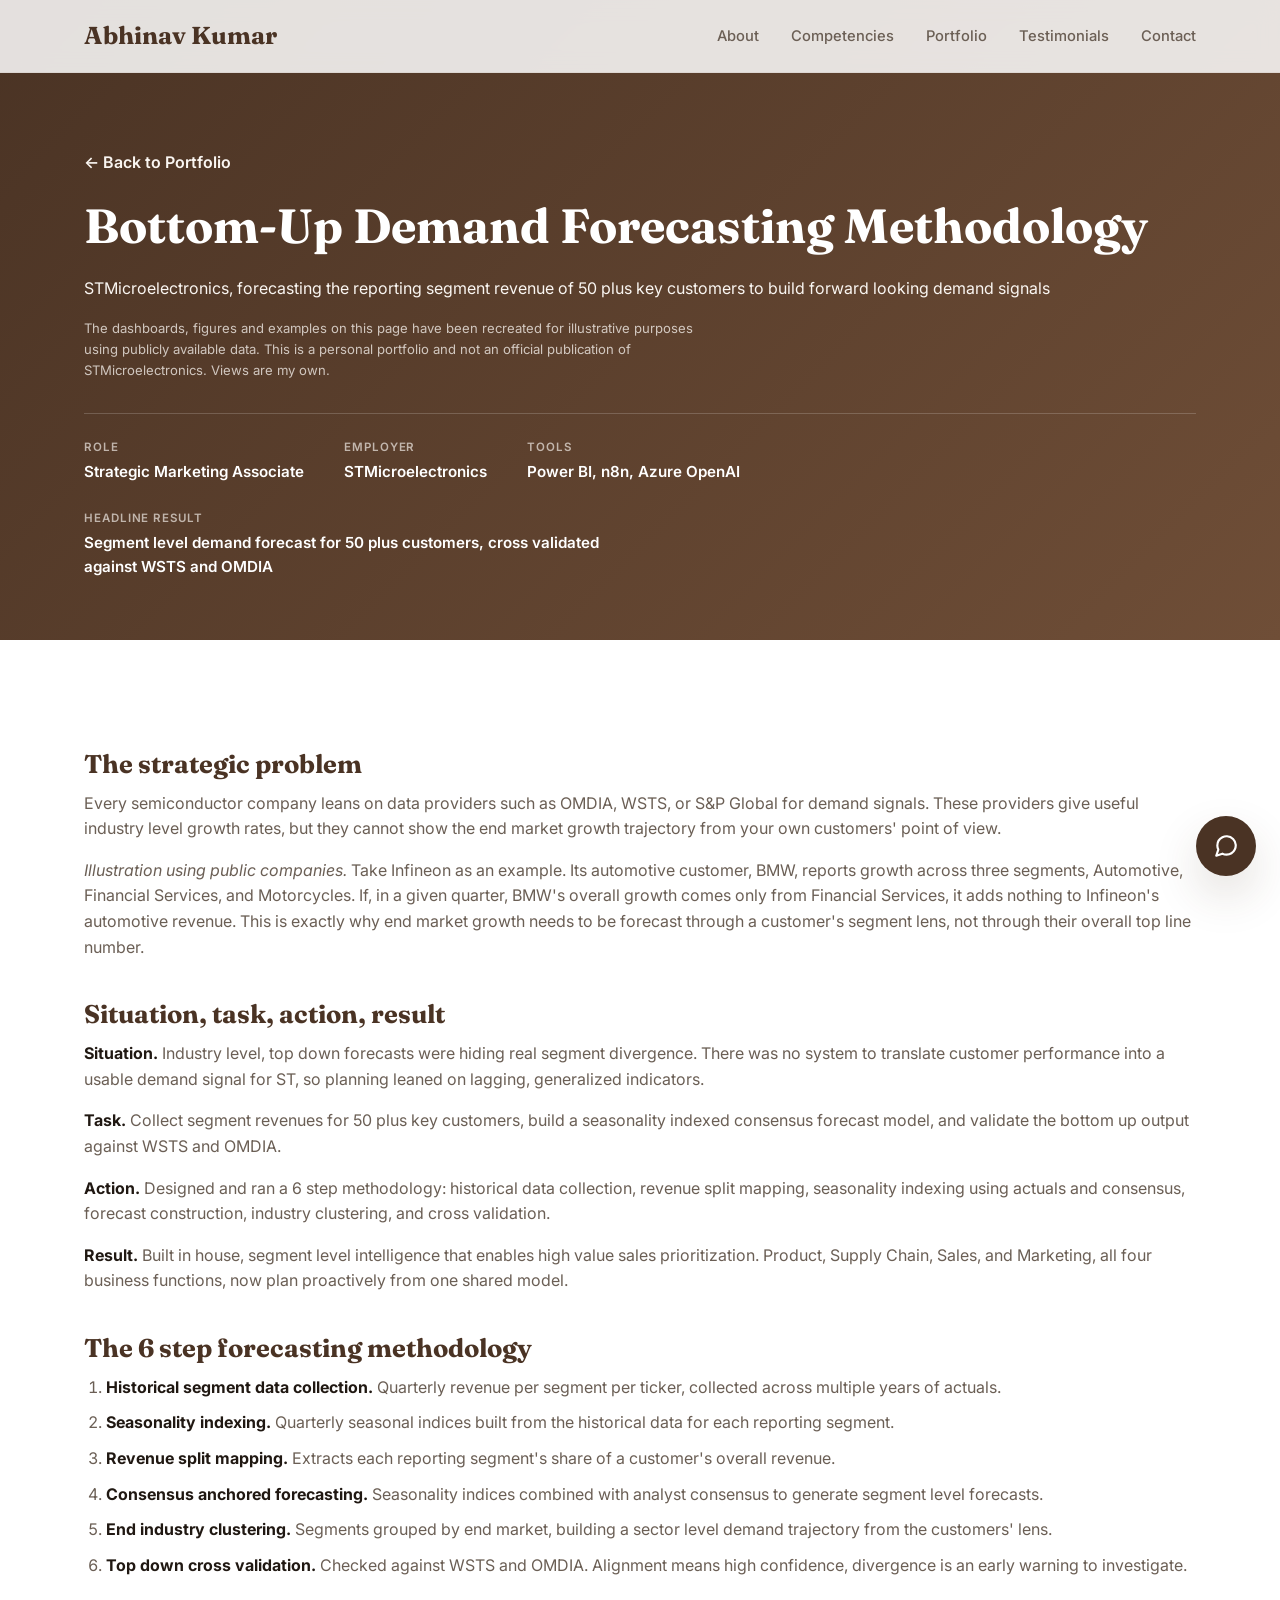
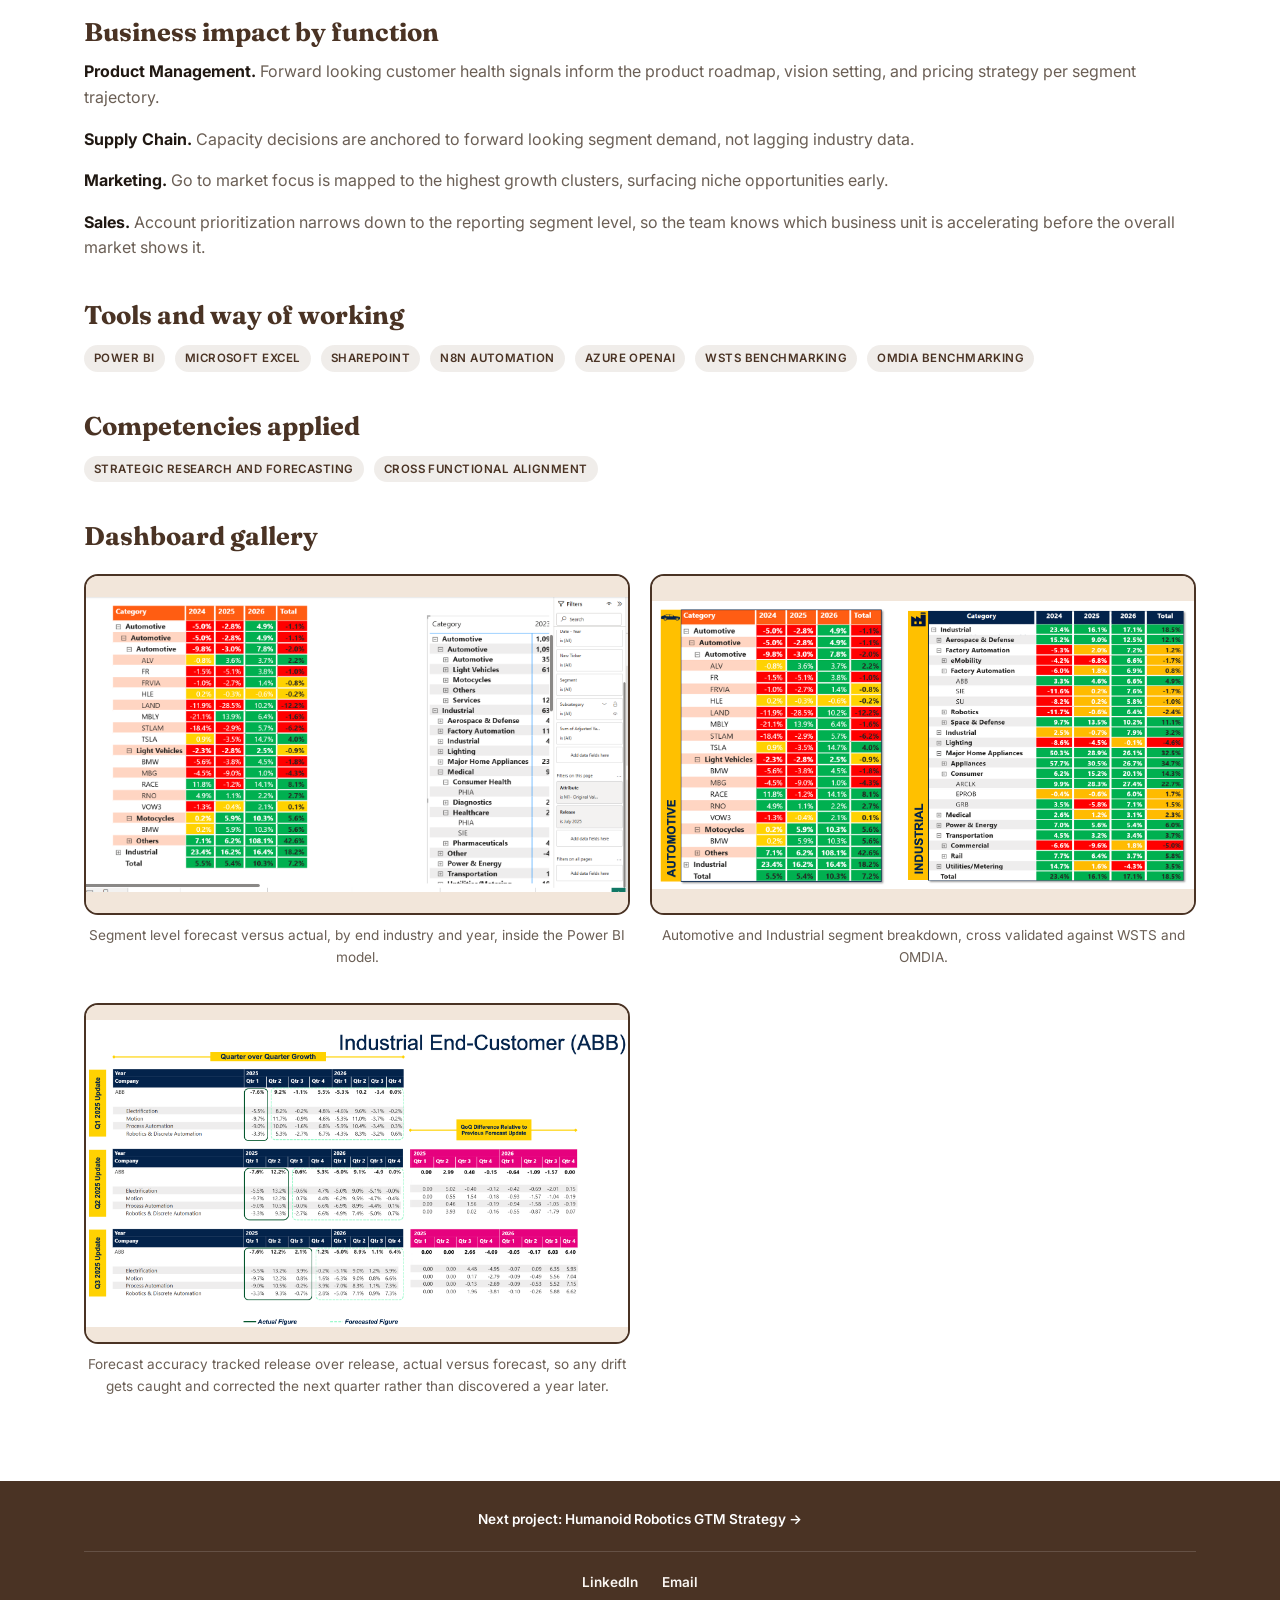
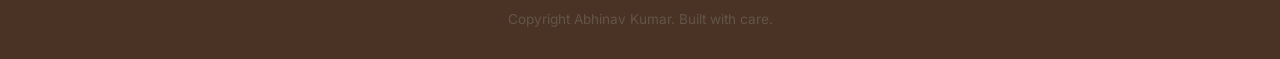
==== commit b15b358e: "Phase 3: case study headers, footers, and per-project content fixes - Added a compact Role/Employer/" ====
--- a/projects/project-1.html
+++ b/projects/project-1.html
@@ -40,6 +40,26 @@
     <h1>Bottom-Up Demand Forecasting Methodology</h1>
     <p>STMicroelectronics, forecasting the reporting segment revenue of 50 plus key customers to build forward looking demand signals</p>
     <p class="project-disclaimer">The dashboards, figures and examples on this page have been recreated for illustrative purposes using publicly available data. This is a personal portfolio and not an official publication of STMicroelectronics. Views are my own.</p>
+    <!-- TODO: PROJECT_DATES was not supplied, so no dates are shown in the row below -->
+    <div class="project-meta">
+      <div class="project-meta-item">
+        <span class="project-meta-label">Role</span>
+        <span class="project-meta-value">Strategic Marketing Associate</span>
+      </div>
+      <div class="project-meta-item">
+        <span class="project-meta-label">Employer</span>
+        <span class="project-meta-value">STMicroelectronics</span>
+      </div>
+      <div class="project-meta-item">
+        <span class="project-meta-label">Tools</span>
+        <span class="project-meta-value">Power BI, n8n, Azure OpenAI</span>
+      </div>
+      <div class="project-meta-item project-meta-result">
+        <span class="project-meta-label">Headline result</span>
+        <!-- TODO: FORECAST_ACCURACY was not supplied, so no accuracy figure is added here -->
+        <span class="project-meta-value">Segment level demand forecast for 50 plus customers, cross validated against WSTS and OMDIA</span>
+      </div>
+    </div>
   </div>
 </section>
 
@@ -48,13 +68,14 @@
 
     <h2>The strategic problem</h2>
     <p>Every semiconductor company leans on data providers such as OMDIA, WSTS, or S&amp;P Global for demand signals. These providers give useful industry level growth rates, but they cannot show the end market growth trajectory from your own customers' point of view.</p>
-    <p>Take Infineon as an example. Its automotive customer, BMW, reports growth across three segments, Automotive, Financial Services, and Motorcycles. If, in a given quarter, BMW's overall growth comes only from Financial Services, it adds nothing to Infineon's automotive revenue. This is exactly why end market growth needs to be forecast through a customer's segment lens, not through their overall top line number.</p>
+    <p><em>Illustration using public companies.</em> Take Infineon as an example. Its automotive customer, BMW, reports growth across three segments, Automotive, Financial Services, and Motorcycles. If, in a given quarter, BMW's overall growth comes only from Financial Services, it adds nothing to Infineon's automotive revenue. This is exactly why end market growth needs to be forecast through a customer's segment lens, not through their overall top line number.</p>
 
     <h2>Situation, task, action, result</h2>
     <p><strong>Situation.</strong> Industry level, top down forecasts were hiding real segment divergence. There was no system to translate customer performance into a usable demand signal for ST, so planning leaned on lagging, generalized indicators.</p>
     <p><strong>Task.</strong> Collect segment revenues for 50 plus key customers, build a seasonality indexed consensus forecast model, and validate the bottom up output against WSTS and OMDIA.</p>
     <p><strong>Action.</strong> Designed and ran a 6 step methodology: historical data collection, revenue split mapping, seasonality indexing using actuals and consensus, forecast construction, industry clustering, and cross validation.</p>
-    <p><strong>Result.</strong> Proprietary, segment level intelligence that enables high value sales prioritization. Product, Supply Chain, Sales, and Marketing, all four business functions, now plan proactively from one shared model.</p>
+    <p><strong>Result.</strong> Built in house, segment level intelligence that enables high value sales prioritization. Product, Supply Chain, Sales, and Marketing, all four business functions, now plan proactively from one shared model.</p>
+    <!-- TODO: FORECAST_ACCURACY and ADOPTION_EVIDENCE were not supplied, so no accuracy figure or adoption evidence is added to this Result -->
 
     <h2>The 6 step forecasting methodology</h2>
     <ol>
@@ -115,7 +136,16 @@
 </section>
 
 <footer class="site-footer">
-  <p>Copyright Abhinav Kumar. Built with care.</p>
+  <div class="container">
+    <div class="case-footer-nav">
+      <a class="case-next-link" href="project-3.html">Next project: Humanoid Robotics GTM Strategy &#8594;</a>
+    </div>
+    <div class="case-footer-contact">
+      <a href="https://www.linkedin.com/in/abhinav-kumar-escp/" target="_blank" rel="noopener">LinkedIn</a>
+      <a href="mailto:abhinavescp@gmail.com">Email</a>
+    </div>
+    <p class="case-footer-copy">Copyright Abhinav Kumar. Built with care.</p>
+  </div>
 </footer>
 
 <script src="https://cdn.jsdelivr.net/npm/swiper@11/swiper-bundle.min.js"></script>
--- a/assets/css/style.css
+++ b/assets/css/style.css
@@ -564,6 +564,104 @@
   background: var(--mocha);
 }
 
+.about-story {
+  margin-top: 24px;
+}
+
+.about-story summary {
+  cursor: pointer;
+  font-weight: 600;
+  color: var(--mocha);
+  list-style: none;
+}
+
+.about-story summary::-webkit-details-marker {
+  display: none;
+}
+
+.about-story summary::after {
+  content: " +";
+}
+
+.about-story[open] summary::after {
+  content: " \2212";
+}
+
+.about-story p:first-of-type {
+  margin-top: 20px;
+}
+
+/* ---------- Experience timeline ---------- */
+.experience-timeline {
+  list-style: none;
+  margin: 0;
+  padding: 0;
+  max-width: 720px;
+  border-left: 2px solid rgba(111, 78, 55, 0.2);
+}
+
+.experience-timeline li {
+  position: relative;
+  padding: 0 0 28px 28px;
+  display: flex;
+  flex-direction: column;
+  gap: 4px;
+}
+
+.experience-timeline li::before {
+  content: "";
+  position: absolute;
+  left: -7px;
+  top: 4px;
+  width: 12px;
+  height: 12px;
+  border-radius: 50%;
+  background: var(--mocha);
+  border: 2px solid var(--cream);
+}
+
+.experience-timeline li:last-child {
+  padding-bottom: 0;
+}
+
+.timeline-org {
+  font-family: "Fraunces", serif;
+  font-weight: 700;
+  color: var(--mocha-dark);
+  font-size: 1.1rem;
+}
+
+.timeline-role {
+  color: var(--muted);
+  font-size: 0.95rem;
+}
+
+/* ---------- Featured quote ---------- */
+.featured-quote {
+  max-width: 820px;
+  margin: 0 auto;
+  text-align: center;
+  background: linear-gradient(160deg, var(--cream) 0%, #ecd9c4 100%);
+  border-radius: var(--radius);
+  padding: 48px 40px;
+  border: 1px solid rgba(111, 78, 55, 0.1);
+}
+
+.featured-quote p {
+  font-family: "Fraunces", serif;
+  font-size: clamp(1.3rem, 2.4vw, 1.8rem);
+  color: var(--mocha-dark);
+  font-weight: 600;
+  line-height: 1.4;
+  margin: 0 0 20px;
+}
+
+.quote-attribution {
+  font-size: 0.9rem;
+  color: var(--muted);
+  font-weight: 600;
+}
+
 /* ---------- Carousels (Swiper overrides) ---------- */
 .swiper {
   padding-bottom: 56px;
@@ -593,15 +691,13 @@
   transform: translateY(-50%);
 }
 
-/* Centered, receding-side-card carousels (Portfolio & Testimonials) */
-.project-swiper,
-.testimonial-swiper {
+/* Centered, receding-side-card carousel (Projects) */
+.project-swiper {
   padding-top: 20px;
   padding-bottom: 64px;
 }
 
-.project-swiper .swiper-slide,
-.testimonial-swiper .swiper-slide {
+.project-swiper .swiper-slide {
   height: auto;
   opacity: 0.5;
   transform: scale(0.75);
@@ -610,75 +706,21 @@
 
 .project-swiper .swiper-slide-active,
 .project-swiper .swiper-slide-prev,
-.project-swiper .swiper-slide-next,
-.testimonial-swiper .swiper-slide-active,
-.testimonial-swiper .swiper-slide-prev,
-.testimonial-swiper .swiper-slide-next {
+.project-swiper .swiper-slide-next {
   opacity: 1;
   transform: scale(1);
 }
 
-/* ---------- Competency flip cards ---------- */
-.competency-flip {
-  height: 420px;
-  perspective: 1600px;
-  opacity: 0;
-  transform: translateY(24px);
-  transition: opacity 1.3s cubic-bezier(0.22, 1, 0.36, 1), transform 1.3s cubic-bezier(0.22, 1, 0.36, 1);
-}
-
-.competency-flip.is-revealed {
-  opacity: 1;
-  transform: translateY(0);
-}
-
-.competency-swiper .swiper-slide:nth-child(1) .competency-flip {
-  transition-delay: 0s;
-}
-
-.competency-swiper .swiper-slide:nth-child(2) .competency-flip {
-  transition-delay: 0.15s;
-}
-
-.competency-swiper .swiper-slide:nth-child(3) .competency-flip {
-  transition-delay: 0.3s;
-}
-
-.competency-flip-inner {
-  position: relative;
-  width: 100%;
-  height: 100%;
-  transition: transform 0.7s cubic-bezier(0.22, 1, 0.36, 1);
-  transform-style: preserve-3d;
-}
-
-.competency-flip:hover .competency-flip-inner,
-.competency-flip.is-flipped .competency-flip-inner {
-  transform: rotateY(180deg);
-}
-
+/* ---------- Competency cards ---------- */
 .competency-card {
-  position: absolute;
-  inset: 0;
   background: linear-gradient(160deg, var(--cream) 0%, #ecd9c4 100%);
   border-radius: var(--radius);
   padding: 40px 32px;
   height: 100%;
   border: 1px solid rgba(111, 78, 55, 0.1);
-  backface-visibility: hidden;
   display: flex;
   flex-direction: column;
   gap: 18px;
-}
-
-.competency-card.card-front {
-  align-items: flex-start;
-  justify-content: center;
-}
-
-.competency-card.card-back {
-  transform: rotateY(180deg);
-  justify-content: center;
 }
 
 .competency-card h3 {
@@ -689,13 +731,6 @@
 
 .competency-card p {
   margin: 0;
-}
-
-.card-flip-hint {
-  font-size: 0.82rem;
-  color: var(--muted);
-  text-transform: uppercase;
-  letter-spacing: 0.06em;
 }
 
 .competency-card ul {
@@ -711,7 +746,6 @@
   position: relative;
   font-size: 0.95rem;
   color: var(--ink);
-  transition: font-size 0.2s ease, font-weight 0.2s ease;
 }
 
 .competency-card li::before {
@@ -720,11 +754,6 @@
   left: 0;
   color: var(--mocha);
   font-weight: 700;
-}
-
-.competency-card li:hover {
-  font-weight: 700;
-  font-size: 1.08em;
 }
 
 /* ---------- Project cards ---------- */
@@ -756,8 +785,7 @@
 }
 
 .swiper-slide:has(.project-card:hover),
-.swiper-slide:has(.project-card:focus-visible),
-.swiper-slide:has(.testimonial-card:hover) {
+.swiper-slide:has(.project-card:focus-visible) {
   z-index: 50;
 }
 
@@ -828,7 +856,61 @@
   display: inline-block;
 }
 
+.earlier-work-title {
+  margin-top: 48px;
+  margin-bottom: 20px;
+  font-size: 1.2rem;
+  color: var(--mocha-dark);
+}
+
+.earlier-work-grid {
+  display: grid;
+  grid-template-columns: repeat(2, 1fr);
+  gap: 24px;
+  max-width: 700px;
+}
+
+.earlier-work-grid .project-card {
+  height: auto;
+}
+
+.earlier-work-grid .project-card:hover,
+.earlier-work-grid .project-card:focus-visible {
+  transform: scale(1.04);
+  z-index: 2;
+}
+
 /* ---------- Testimonials ---------- */
+.testimonial-grid {
+  display: grid;
+  grid-template-columns: repeat(3, 1fr);
+  gap: 24px;
+}
+
+.testimonial-more {
+  margin-top: 28px;
+}
+
+.testimonial-more summary {
+  cursor: pointer;
+  font-weight: 600;
+  color: var(--mocha);
+  list-style: none;
+  margin-bottom: 24px;
+}
+
+.testimonial-more summary::-webkit-details-marker {
+  display: none;
+}
+
+.testimonial-more summary::after {
+  content: " +";
+}
+
+.testimonial-more[open] summary::after {
+  content: " \2212";
+}
+
 .testimonial-card {
   background: var(--cream);
   border-radius: var(--radius);
@@ -844,6 +926,8 @@
 }
 
 .testimonial-card:hover {
+  position: relative;
+  z-index: 5;
   transform: scale(1.12);
   box-shadow: var(--shadow);
 }
@@ -976,6 +1060,34 @@
   background: var(--mocha-dark);
 }
 
+.case-footer-nav {
+  padding-bottom: 20px;
+  margin-bottom: 20px;
+  border-bottom: 1px solid rgba(255, 255, 255, 0.15);
+}
+
+.case-next-link {
+  font-weight: 600;
+  color: var(--white);
+}
+
+.case-footer-contact {
+  display: flex;
+  justify-content: center;
+  gap: 24px;
+  margin-bottom: 16px;
+}
+
+.case-footer-contact a {
+  color: var(--cream);
+  font-weight: 600;
+}
+
+.case-footer-copy {
+  opacity: 0.75;
+  margin: 0;
+}
+
 /* ---------- Project detail page ---------- */
 .project-hero {
   padding: 150px 0 60px;
@@ -1007,6 +1119,51 @@
   opacity: 0.75;
   max-width: 640px;
   margin-top: 14px;
+}
+
+.project-meta {
+  display: flex;
+  flex-wrap: wrap;
+  gap: 24px 40px;
+  margin-top: 32px;
+  padding-top: 24px;
+  border-top: 1px solid rgba(255, 255, 255, 0.18);
+}
+
+.project-meta-item {
+  display: flex;
+  flex-direction: column;
+  gap: 4px;
+}
+
+.project-meta-result {
+  flex: 1 1 100%;
+}
+
+.project-meta-label {
+  font-size: 0.72rem;
+  font-weight: 600;
+  text-transform: uppercase;
+  letter-spacing: 0.08em;
+  color: var(--cream);
+  opacity: 0.65;
+}
+
+.project-meta-value {
+  font-size: 0.95rem;
+  font-weight: 600;
+  color: var(--white);
+  max-width: 560px;
+}
+
+.project-hero .project-meta-callout {
+  margin-top: 24px;
+  margin-bottom: 0;
+  background: rgba(255, 255, 255, 0.1);
+  border-radius: var(--radius);
+  padding: 16px 20px;
+  font-weight: 600;
+  color: var(--white);
 }
 
 .project-detail-body {
@@ -1171,6 +1328,16 @@
   font-weight: 700;
   font-size: 0.6rem;
   flex-shrink: 0;
+}
+
+.skills-also-used {
+  margin-top: 24px;
+  font-size: 0.92rem;
+  color: var(--muted);
+}
+
+.skills-also-used strong {
+  color: var(--ink);
 }
 
 /* ---------- Responsive ---------- */
@@ -1268,12 +1435,30 @@
     transform: scale(1.05);
   }
 
+  .testimonial-card:hover {
+    transform: scale(1.05);
+  }
+
   .project-gallery {
     grid-template-columns: 1fr;
   }
 
   .skills-categories-grid {
     grid-template-columns: 1fr;
+  }
+
+  .earlier-work-grid {
+    grid-template-columns: 1fr;
+    max-width: 420px;
+    margin: 0 auto;
+  }
+
+  .testimonial-grid {
+    grid-template-columns: 1fr;
+  }
+
+  .featured-quote {
+    padding: 32px 24px;
   }
 }
 
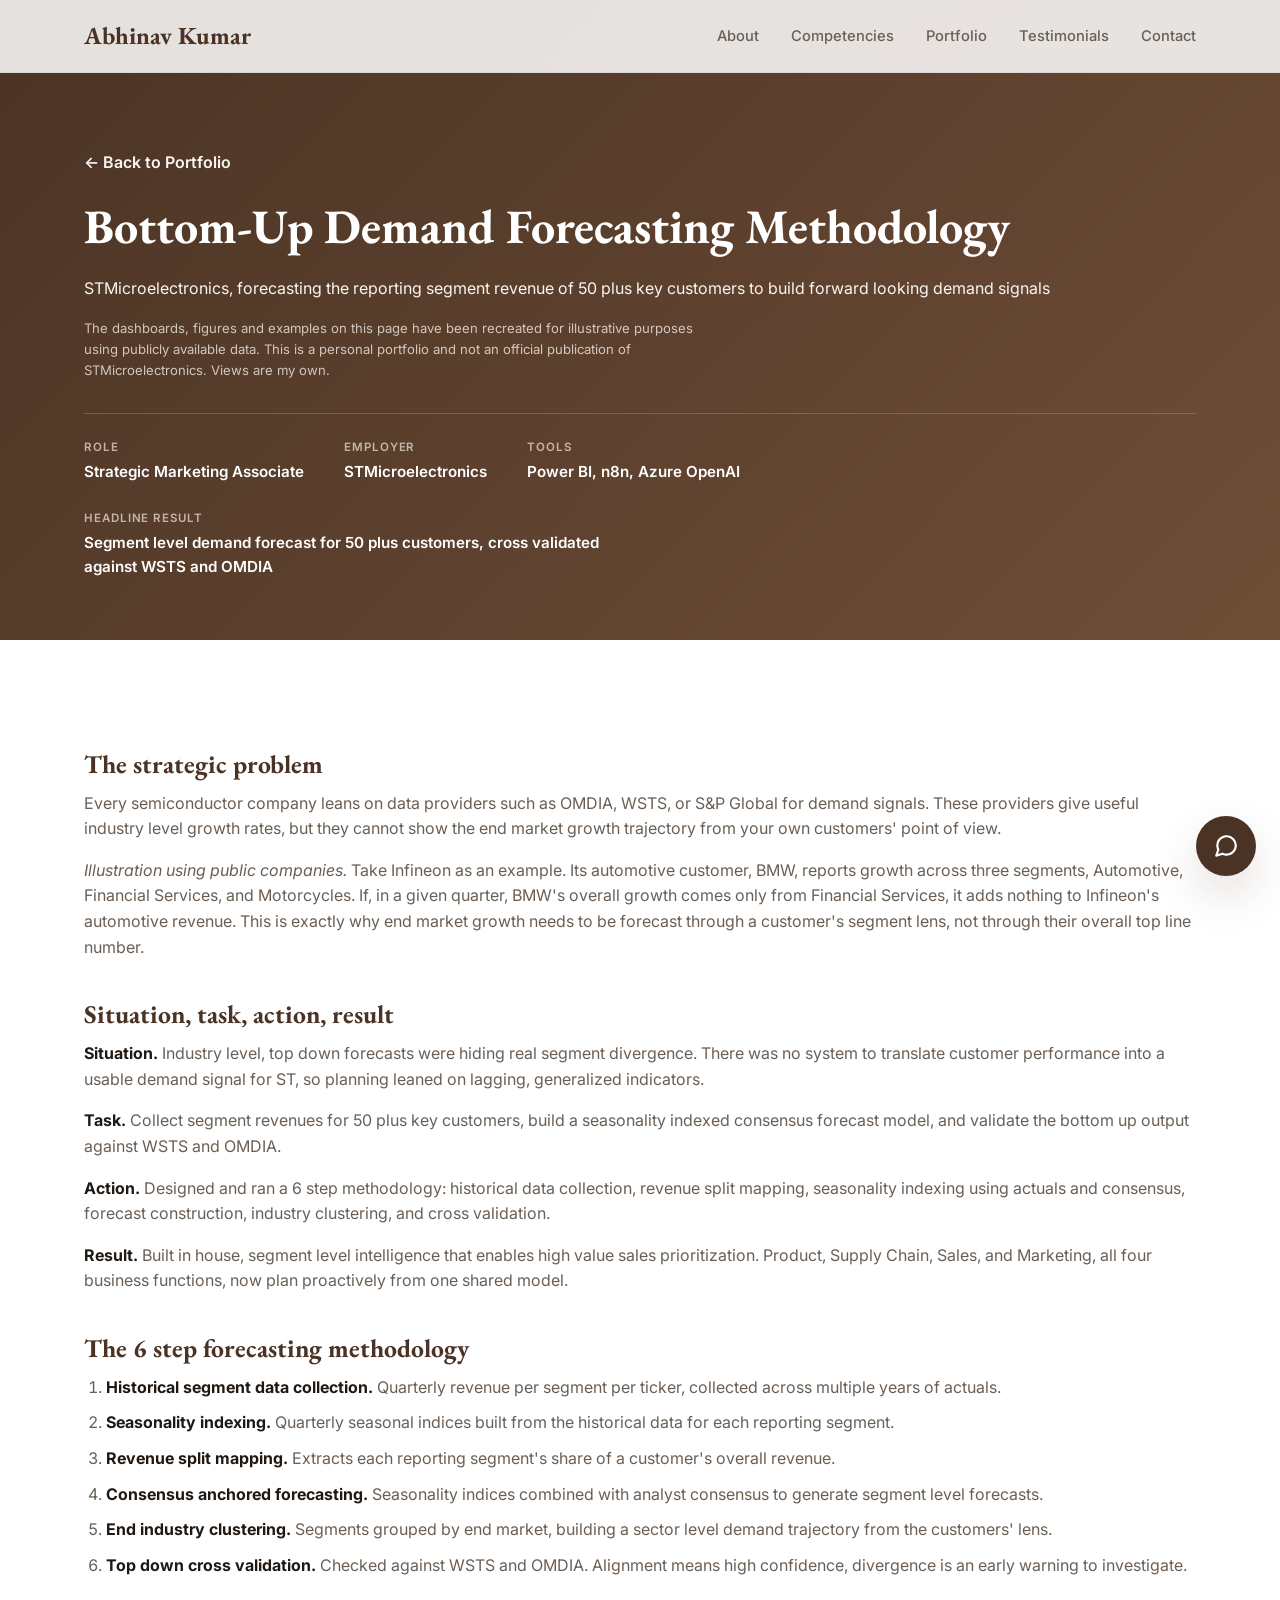
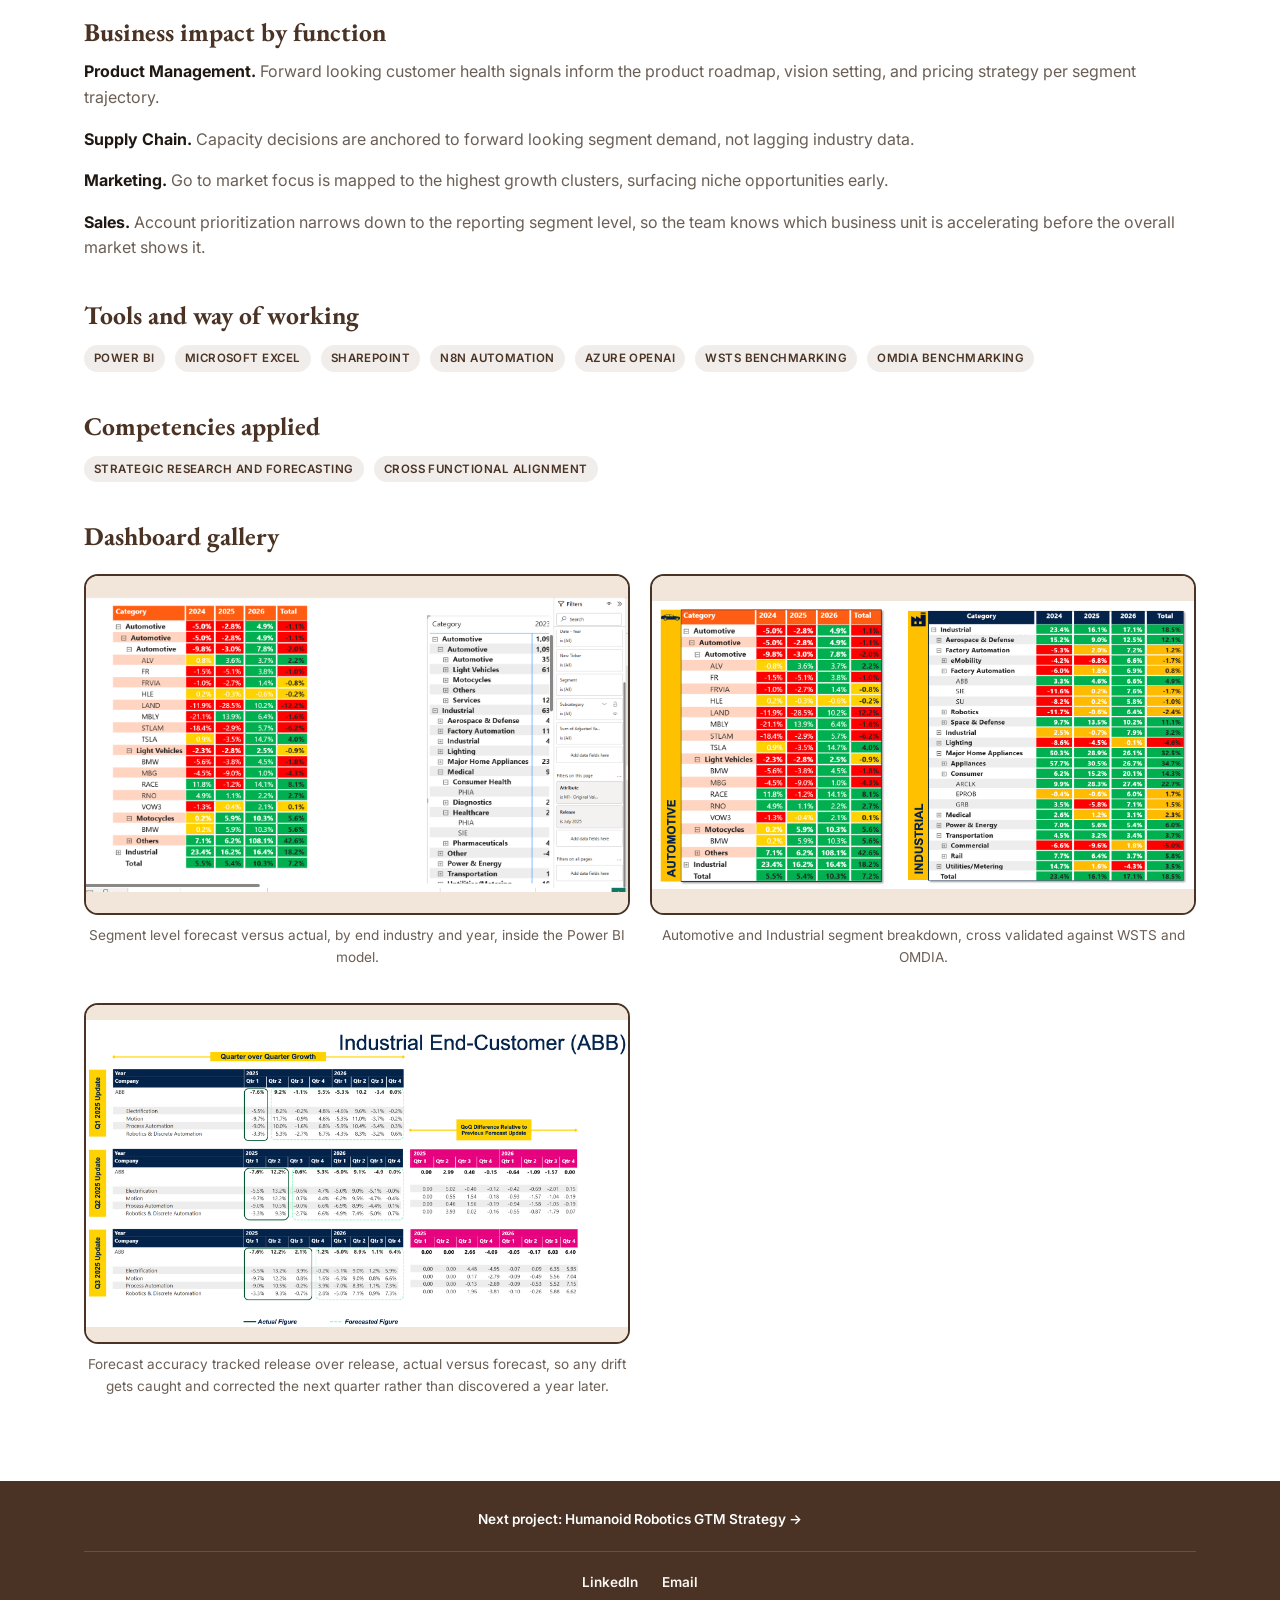
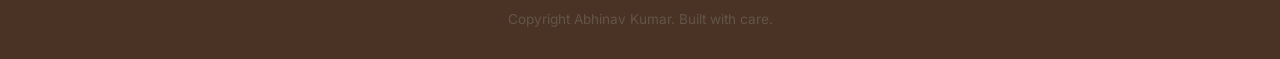
==== commit 4bc45191: "Swap heading font from Fraunces to EB Garamond Replaces the bold display serif (names, headings, sta" ====
--- a/projects/project-1.html
+++ b/projects/project-1.html
@@ -13,8 +13,16 @@
 </script>
 <meta name="viewport" content="width=device-width, initial-scale=1.0">
 <title>Bottom-Up Demand Forecasting Methodology | Abhinav Kumar</title>
+<meta name="description" content="STMicroelectronics, forecasting the reporting segment revenue of 50 plus key customers to build forward looking demand signals, validated against WSTS and OMDIA.">
+<meta property="og:title" content="Bottom-Up Demand Forecasting Methodology | Abhinav Kumar">
+<meta property="og:description" content="STMicroelectronics, forecasting the reporting segment revenue of 50 plus key customers to build forward looking demand signals, validated against WSTS and OMDIA.">
+<meta property="og:type" content="article">
+<meta property="og:url" content="https://abhinavescp.github.io/portfolio/projects/project-1.html">
+<!-- TODO: OG_IMAGE_PATH was not supplied ("none yet"), so the profile photo is used here. A proper 1200x630 social preview image is still needed. -->
+<meta property="og:image" content="https://abhinavescp.github.io/portfolio/assets/images/hero/profile.jpeg">
+<meta name="twitter:card" content="summary_large_image">
 <link rel="preconnect" href="https://fonts.googleapis.com">
-<link href="https://fonts.googleapis.com/css2?family=Fraunces:wght@500;600;700&family=Inter:wght@400;500;600;700&display=swap" rel="stylesheet">
+<link href="https://fonts.googleapis.com/css2?family=EB+Garamond:wght@500;600;700&family=Inter:wght@400;500;600;700&display=swap" rel="stylesheet">
 <link rel="stylesheet" href="https://cdn.jsdelivr.net/npm/swiper@11/swiper-bundle.min.css">
 <link rel="stylesheet" href="../assets/css/style.css">
 </head>
--- a/assets/css/style.css
+++ b/assets/css/style.css
@@ -39,7 +39,7 @@
 h2,
 h3,
 h4 {
-  font-family: "Fraunces", "Playfair Display", serif;
+  font-family: "EB Garamond", "Garamond", serif;
   margin: 0 0 0.5em;
   line-height: 1.1;
 }
@@ -99,7 +99,7 @@
 }
 
 .stat-number {
-  font-family: "Fraunces", serif;
+  font-family: "EB Garamond", "Garamond", serif;
   font-weight: 700;
   font-size: clamp(1.6rem, 3.2vw, 2.3rem);
   color: var(--white);
@@ -232,7 +232,7 @@
 }
 
 .nav-logo {
-  font-family: "Fraunces", serif;
+  font-family: "EB Garamond", "Garamond", serif;
   font-weight: 700;
   font-size: calc(1.2rem + 4pt);
   color: var(--mocha-dark);
@@ -470,7 +470,7 @@
   align-items: center;
   justify-content: center;
   color: var(--white);
-  font-family: "Fraunces", serif;
+  font-family: "EB Garamond", "Garamond", serif;
   font-size: 1rem;
   text-align: center;
   padding: 6px;
@@ -592,43 +592,115 @@
 }
 
 /* ---------- Experience timeline ---------- */
+.timeline-columns-label {
+  display: grid;
+  grid-template-columns: 1fr 40px 1fr;
+  max-width: 820px;
+  margin: 0 auto 4px;
+}
+
+.timeline-col-heading {
+  font-size: 0.78rem;
+  font-weight: 700;
+  text-transform: uppercase;
+  letter-spacing: 0.08em;
+  color: var(--mocha);
+}
+
+.timeline-col-heading-left {
+  text-align: right;
+  padding-right: 24px;
+}
+
+.timeline-col-heading-right {
+  grid-column: 3;
+  text-align: left;
+  padding-left: 24px;
+}
+
 .experience-timeline {
-  list-style: none;
-  margin: 0;
-  padding: 0;
-  max-width: 720px;
-  border-left: 2px solid rgba(111, 78, 55, 0.2);
-}
-
-.experience-timeline li {
   position: relative;
-  padding: 0 0 28px 28px;
+  max-width: 820px;
+  margin: 0 auto;
+}
+
+.experience-timeline::before {
+  content: "";
+  position: absolute;
+  left: 50%;
+  top: 6px;
+  bottom: 6px;
+  width: 2px;
+  background: rgba(111, 78, 55, 0.2);
+  transform: translateX(-1px);
+}
+
+.timeline-row {
+  display: grid;
+  grid-template-columns: 1fr 40px 1fr;
+  align-items: start;
+  margin-bottom: 28px;
+}
+
+.timeline-row:last-child {
+  margin-bottom: 0;
+}
+
+.timeline-dot {
+  position: relative;
+  z-index: 2;
+  width: 14px;
+  height: 14px;
+  margin: 6px auto 0;
+  border-radius: 50%;
+  background: var(--mocha);
+  border: 3px solid var(--cream);
+}
+
+.timeline-left {
+  grid-column: 1;
+  display: flex;
+  justify-content: flex-end;
+}
+
+.timeline-right {
+  grid-column: 3;
+  display: flex;
+  justify-content: flex-start;
+}
+
+.timeline-card {
+  max-width: 340px;
   display: flex;
   flex-direction: column;
   gap: 4px;
-}
-
-.experience-timeline li::before {
-  content: "";
-  position: absolute;
-  left: -7px;
-  top: 4px;
-  width: 12px;
-  height: 12px;
-  border-radius: 50%;
-  background: var(--mocha);
-  border: 2px solid var(--cream);
-}
-
-.experience-timeline li:last-child {
-  padding-bottom: 0;
+  background: var(--cream);
+  border: 1px solid rgba(111, 78, 55, 0.12);
+  border-radius: var(--radius);
+  padding: 14px 18px;
+}
+
+.timeline-left .timeline-card {
+  text-align: right;
+}
+
+.timeline-right .timeline-card {
+  text-align: left;
 }
 
 .timeline-org {
-  font-family: "Fraunces", serif;
+  font-family: "EB Garamond", "Garamond", serif;
   font-weight: 700;
   color: var(--mocha-dark);
   font-size: 1.1rem;
+}
+
+.timeline-year {
+  font-size: 0.78rem;
+  font-weight: 600;
+  text-transform: uppercase;
+  letter-spacing: 0.04em;
+  color: var(--mocha);
 }
 
 .timeline-role {
@@ -648,7 +720,7 @@
 }
 
 .featured-quote p {
-  font-family: "Fraunces", serif;
+  font-family: "EB Garamond", "Garamond", serif;
   font-size: clamp(1.3rem, 2.4vw, 1.8rem);
   color: var(--mocha-dark);
   font-weight: 600;
@@ -856,30 +928,6 @@
   display: inline-block;
 }
 
-.earlier-work-title {
-  margin-top: 48px;
-  margin-bottom: 20px;
-  font-size: 1.2rem;
-  color: var(--mocha-dark);
-}
-
-.earlier-work-grid {
-  display: grid;
-  grid-template-columns: repeat(2, 1fr);
-  gap: 24px;
-  max-width: 700px;
-}
-
-.earlier-work-grid .project-card {
-  height: auto;
-}
-
-.earlier-work-grid .project-card:hover,
-.earlier-work-grid .project-card:focus-visible {
-  transform: scale(1.04);
-  z-index: 2;
-}
-
 /* ---------- Testimonials ---------- */
 .testimonial-grid {
   display: grid;
@@ -1261,7 +1309,7 @@
 }
 
 .skills-category-title {
-  font-family: "Fraunces", serif;
+  font-family: "EB Garamond", "Garamond", serif;
   font-size: calc(1.2rem + 2pt);
   font-weight: 600;
   color: var(--mocha-dark);
@@ -1324,7 +1372,7 @@
   display: flex;
   align-items: center;
   justify-content: center;
-  font-family: "Fraunces", serif;
+  font-family: "EB Garamond", "Garamond", serif;
   font-weight: 700;
   font-size: 0.6rem;
   flex-shrink: 0;
@@ -1447,18 +1495,43 @@
     grid-template-columns: 1fr;
   }
 
-  .earlier-work-grid {
-    grid-template-columns: 1fr;
-    max-width: 420px;
-    margin: 0 auto;
-  }
-
   .testimonial-grid {
     grid-template-columns: 1fr;
   }
 
   .featured-quote {
     padding: 32px 24px;
+  }
+
+  .timeline-columns-label {
+    display: none;
+  }
+
+  .experience-timeline::before {
+    left: 7px;
+    transform: none;
+  }
+
+  .timeline-row {
+    grid-template-columns: 20px 1fr;
+    margin-bottom: 20px;
+  }
+
+  .timeline-dot {
+    grid-column: 1;
+    margin: 6px 0 0;
+  }
+
+  .timeline-left,
+  .timeline-right {
+    grid-column: 2;
+    justify-content: flex-start;
+  }
+
+  .timeline-left .timeline-card,
+  .timeline-right .timeline-card {
+    max-width: none;
+    text-align: left;
   }
 }
 
@@ -1531,7 +1604,7 @@
 }
 
 .chat-widget-header-title {
-  font-family: "Fraunces", serif;
+  font-family: "EB Garamond", "Garamond", serif;
   font-weight: 600;
   font-size: 1rem;
 }
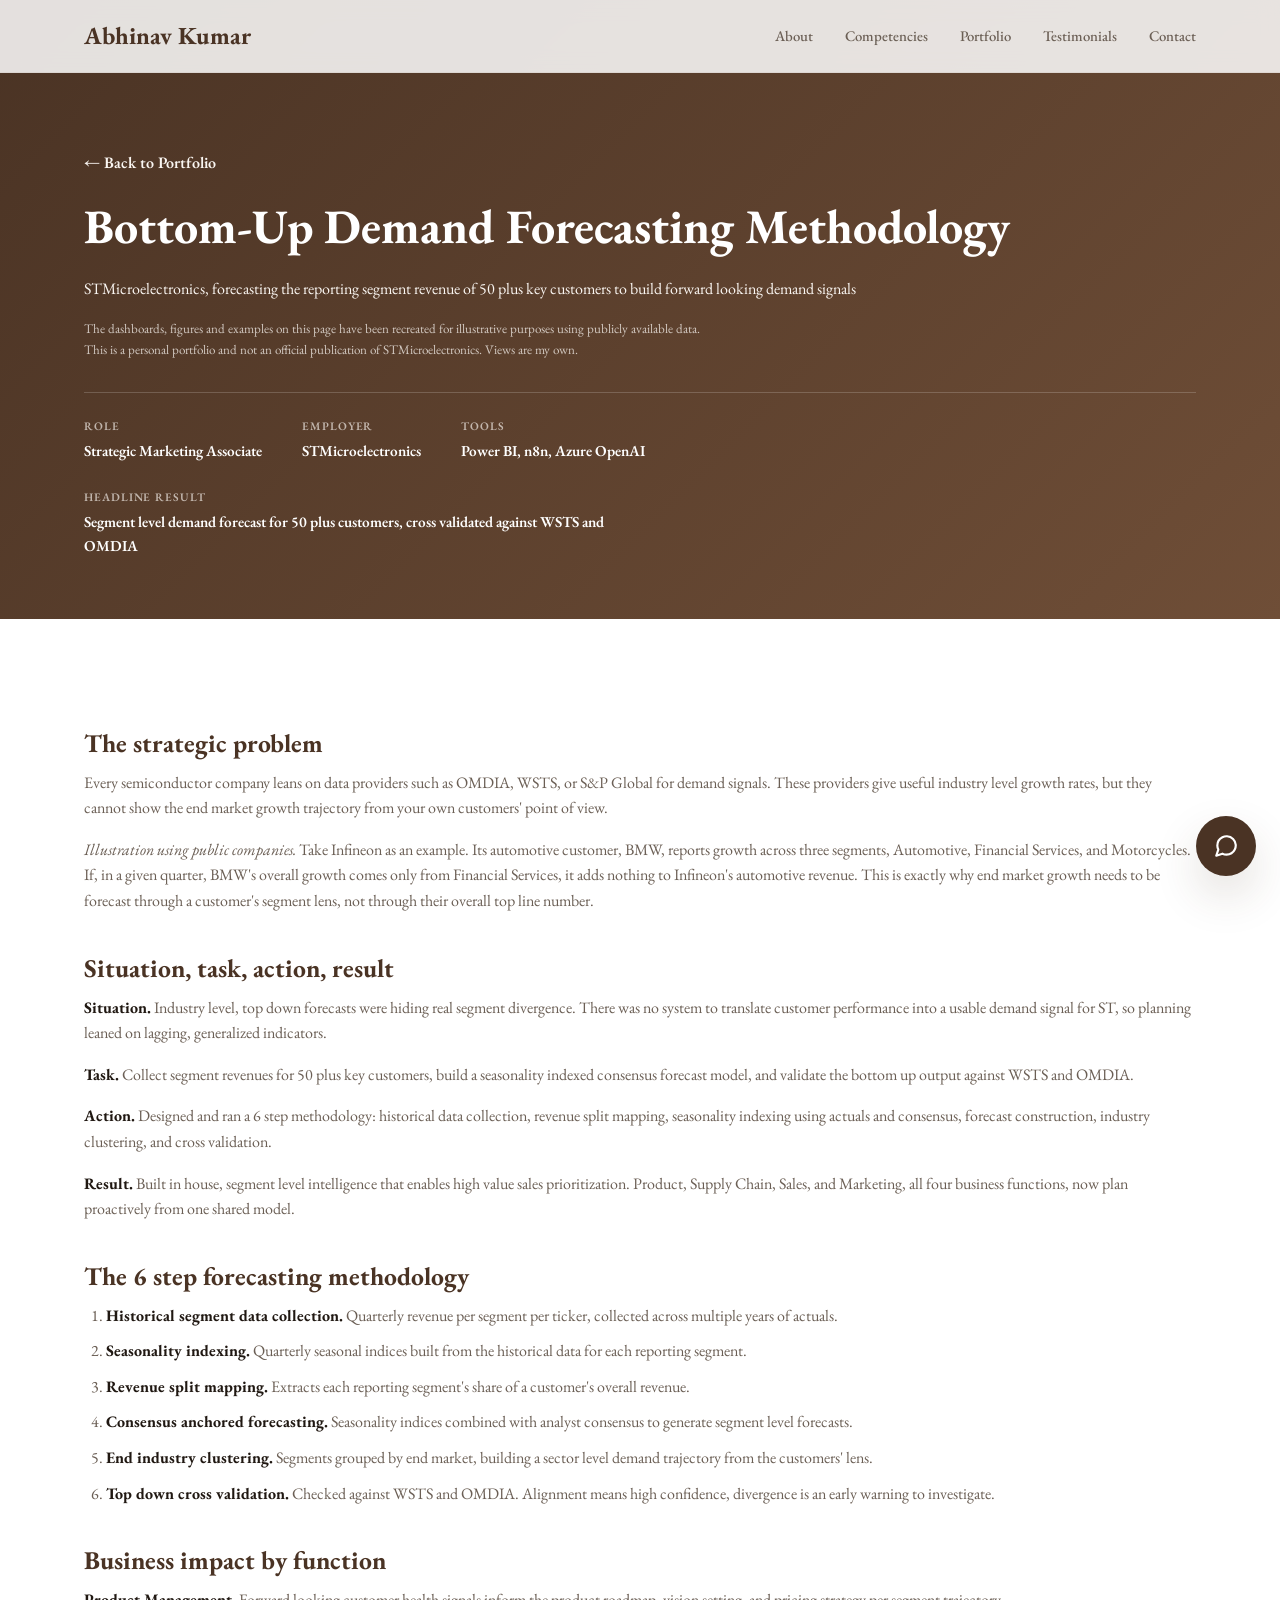
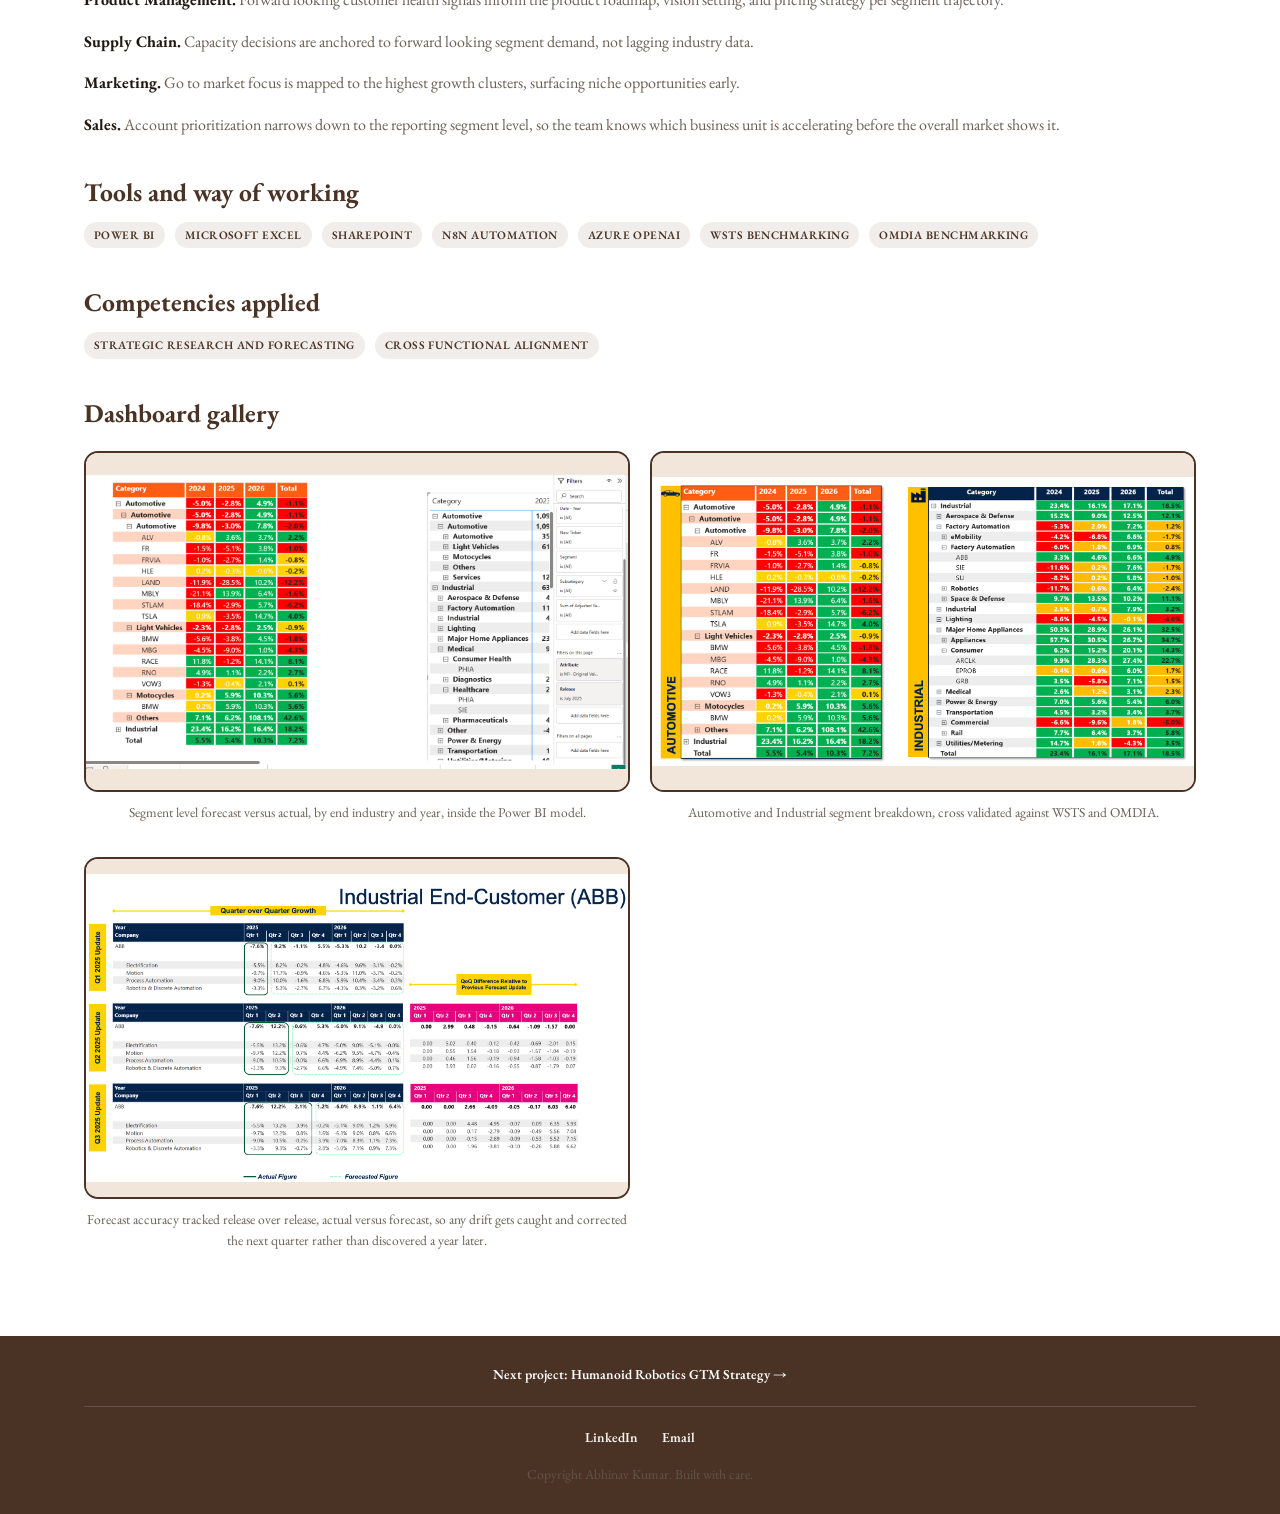
==== commit 00276787: "Use EB Garamond as the single font site-wide, drop Inter Body text now uses EB Garamond too (was Int" ====
--- a/projects/project-1.html
+++ b/projects/project-1.html
@@ -22,7 +22,7 @@
 <meta property="og:image" content="https://abhinavescp.github.io/portfolio/assets/images/hero/profile.jpeg">
 <meta name="twitter:card" content="summary_large_image">
 <link rel="preconnect" href="https://fonts.googleapis.com">
-<link href="https://fonts.googleapis.com/css2?family=EB+Garamond:wght@500;600;700&family=Inter:wght@400;500;600;700&display=swap" rel="stylesheet">
+<link href="https://fonts.googleapis.com/css2?family=EB+Garamond:wght@400;500;600;700&display=swap" rel="stylesheet">
 <link rel="stylesheet" href="https://cdn.jsdelivr.net/npm/swiper@11/swiper-bundle.min.css">
 <link rel="stylesheet" href="../assets/css/style.css">
 </head>
--- a/assets/css/style.css
+++ b/assets/css/style.css
@@ -29,7 +29,7 @@
 body {
   margin: 0;
   overflow-x: hidden;
-  font-family: "Inter", -apple-system, BlinkMacSystemFont, sans-serif;
+  font-family: "EB Garamond", "Garamond", serif;
   color: var(--ink);
   background: var(--white);
   line-height: 1.6;
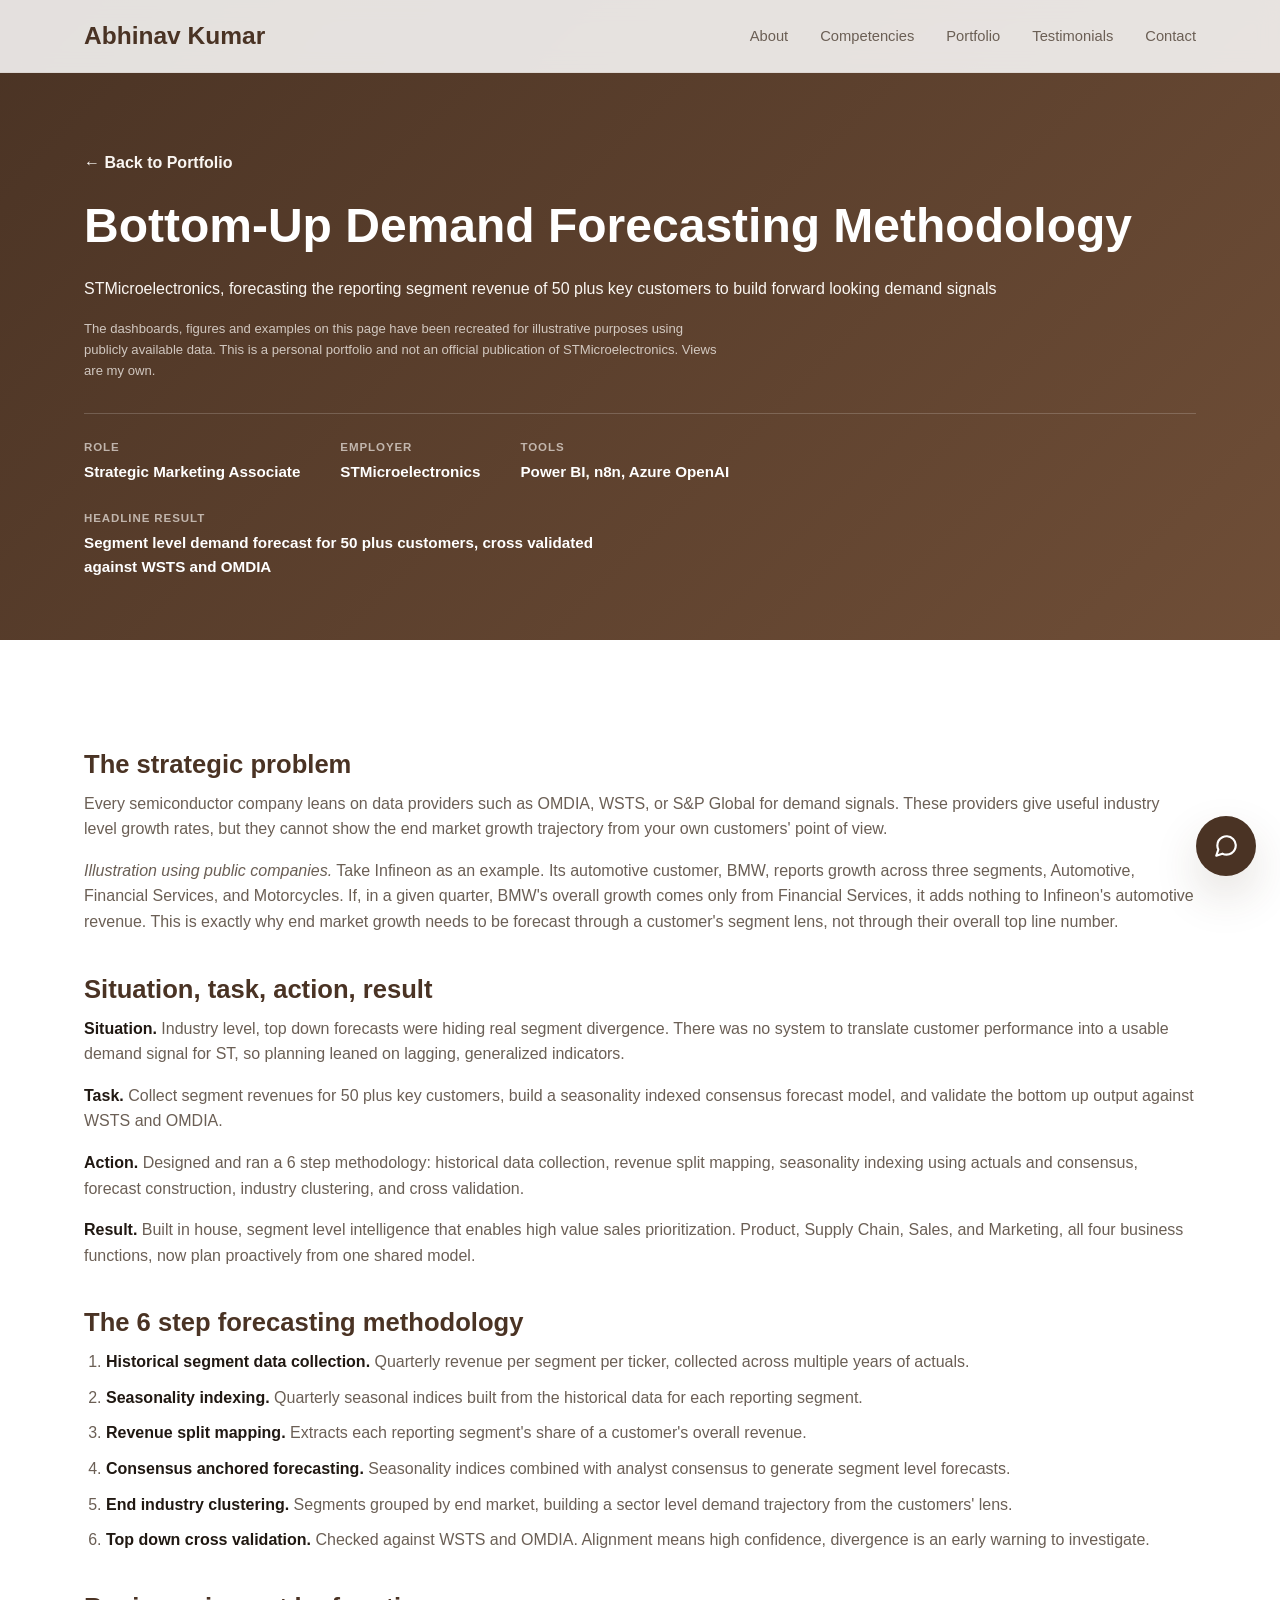
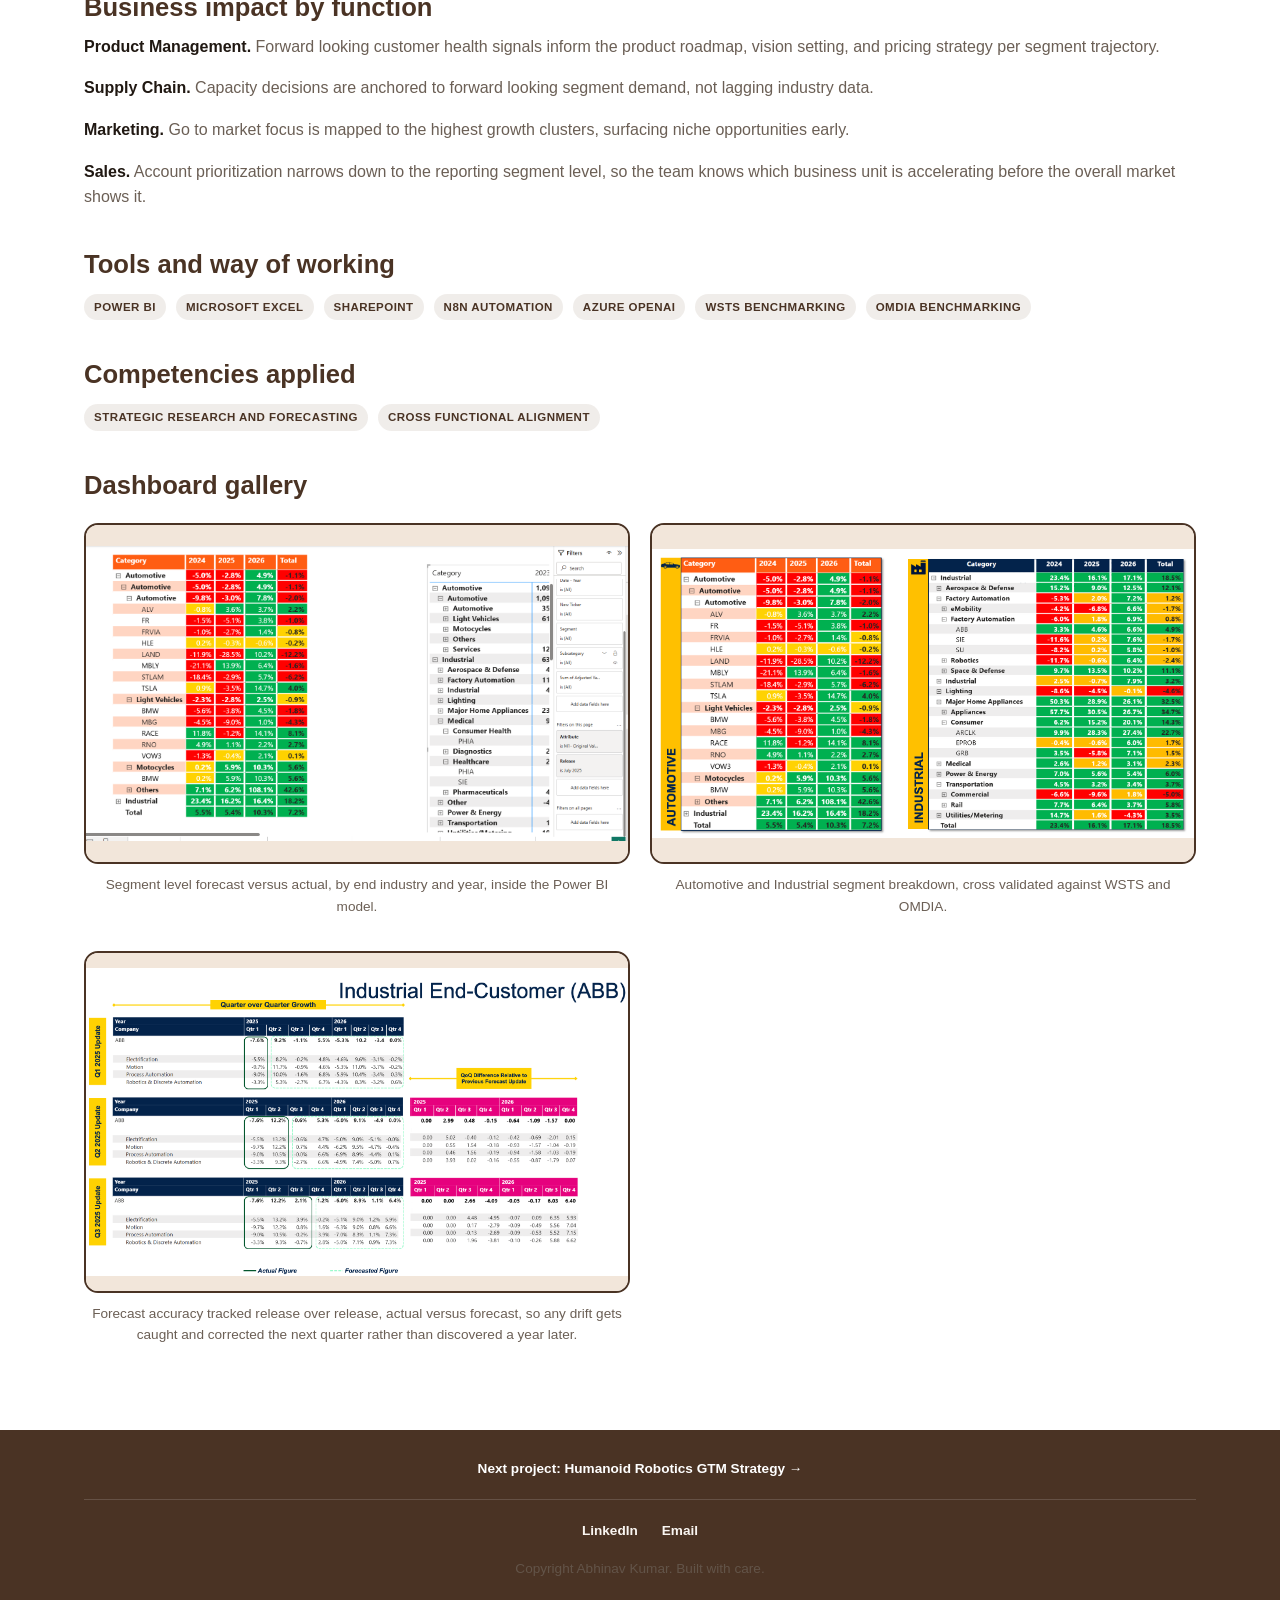
==== commit b99036e6: "Switch site-wide font to Helvetica Neue Replaces EB Garamond with the "Helvetica Neue", Helvetica, A" ====
--- a/projects/project-1.html
+++ b/projects/project-1.html
@@ -21,8 +21,6 @@
 <!-- TODO: OG_IMAGE_PATH was not supplied ("none yet"), so the profile photo is used here. A proper 1200x630 social preview image is still needed. -->
 <meta property="og:image" content="https://abhinavescp.github.io/portfolio/assets/images/hero/profile.jpeg">
 <meta name="twitter:card" content="summary_large_image">
-<link rel="preconnect" href="https://fonts.googleapis.com">
-<link href="https://fonts.googleapis.com/css2?family=EB+Garamond:wght@400;500;600;700&display=swap" rel="stylesheet">
 <link rel="stylesheet" href="https://cdn.jsdelivr.net/npm/swiper@11/swiper-bundle.min.css">
 <link rel="stylesheet" href="../assets/css/style.css">
 </head>
--- a/assets/css/style.css
+++ b/assets/css/style.css
@@ -29,7 +29,7 @@
 body {
   margin: 0;
   overflow-x: hidden;
-  font-family: "EB Garamond", "Garamond", serif;
+  font-family: "Helvetica Neue", Helvetica, Arial, sans-serif;
   color: var(--ink);
   background: var(--white);
   line-height: 1.6;
@@ -39,7 +39,7 @@
 h2,
 h3,
 h4 {
-  font-family: "EB Garamond", "Garamond", serif;
+  font-family: "Helvetica Neue", Helvetica, Arial, sans-serif;
   margin: 0 0 0.5em;
   line-height: 1.1;
 }
@@ -99,7 +99,7 @@
 }
 
 .stat-number {
-  font-family: "EB Garamond", "Garamond", serif;
+  font-family: "Helvetica Neue", Helvetica, Arial, sans-serif;
   font-weight: 700;
   font-size: clamp(1.6rem, 3.2vw, 2.3rem);
   color: var(--white);
@@ -232,7 +232,7 @@
 }
 
 .nav-logo {
-  font-family: "EB Garamond", "Garamond", serif;
+  font-family: "Helvetica Neue", Helvetica, Arial, sans-serif;
   font-weight: 700;
   font-size: calc(1.2rem + 4pt);
   color: var(--mocha-dark);
@@ -470,7 +470,7 @@
   align-items: center;
   justify-content: center;
   color: var(--white);
-  font-family: "EB Garamond", "Garamond", serif;
+  font-family: "Helvetica Neue", Helvetica, Arial, sans-serif;
   font-size: 1rem;
   text-align: center;
   padding: 6px;
@@ -689,7 +689,7 @@
 }
 
 .timeline-org {
-  font-family: "EB Garamond", "Garamond", serif;
+  font-family: "Helvetica Neue", Helvetica, Arial, sans-serif;
   font-weight: 700;
   color: var(--mocha-dark);
   font-size: 1.1rem;
@@ -720,7 +720,7 @@
 }
 
 .featured-quote p {
-  font-family: "EB Garamond", "Garamond", serif;
+  font-family: "Helvetica Neue", Helvetica, Arial, sans-serif;
   font-size: clamp(1.3rem, 2.4vw, 1.8rem);
   color: var(--mocha-dark);
   font-weight: 600;
@@ -1309,7 +1309,7 @@
 }
 
 .skills-category-title {
-  font-family: "EB Garamond", "Garamond", serif;
+  font-family: "Helvetica Neue", Helvetica, Arial, sans-serif;
   font-size: calc(1.2rem + 2pt);
   font-weight: 600;
   color: var(--mocha-dark);
@@ -1372,7 +1372,7 @@
   display: flex;
   align-items: center;
   justify-content: center;
-  font-family: "EB Garamond", "Garamond", serif;
+  font-family: "Helvetica Neue", Helvetica, Arial, sans-serif;
   font-weight: 700;
   font-size: 0.6rem;
   flex-shrink: 0;
@@ -1604,7 +1604,7 @@
 }
 
 .chat-widget-header-title {
-  font-family: "EB Garamond", "Garamond", serif;
+  font-family: "Helvetica Neue", Helvetica, Arial, sans-serif;
   font-weight: 600;
   font-size: 1rem;
 }
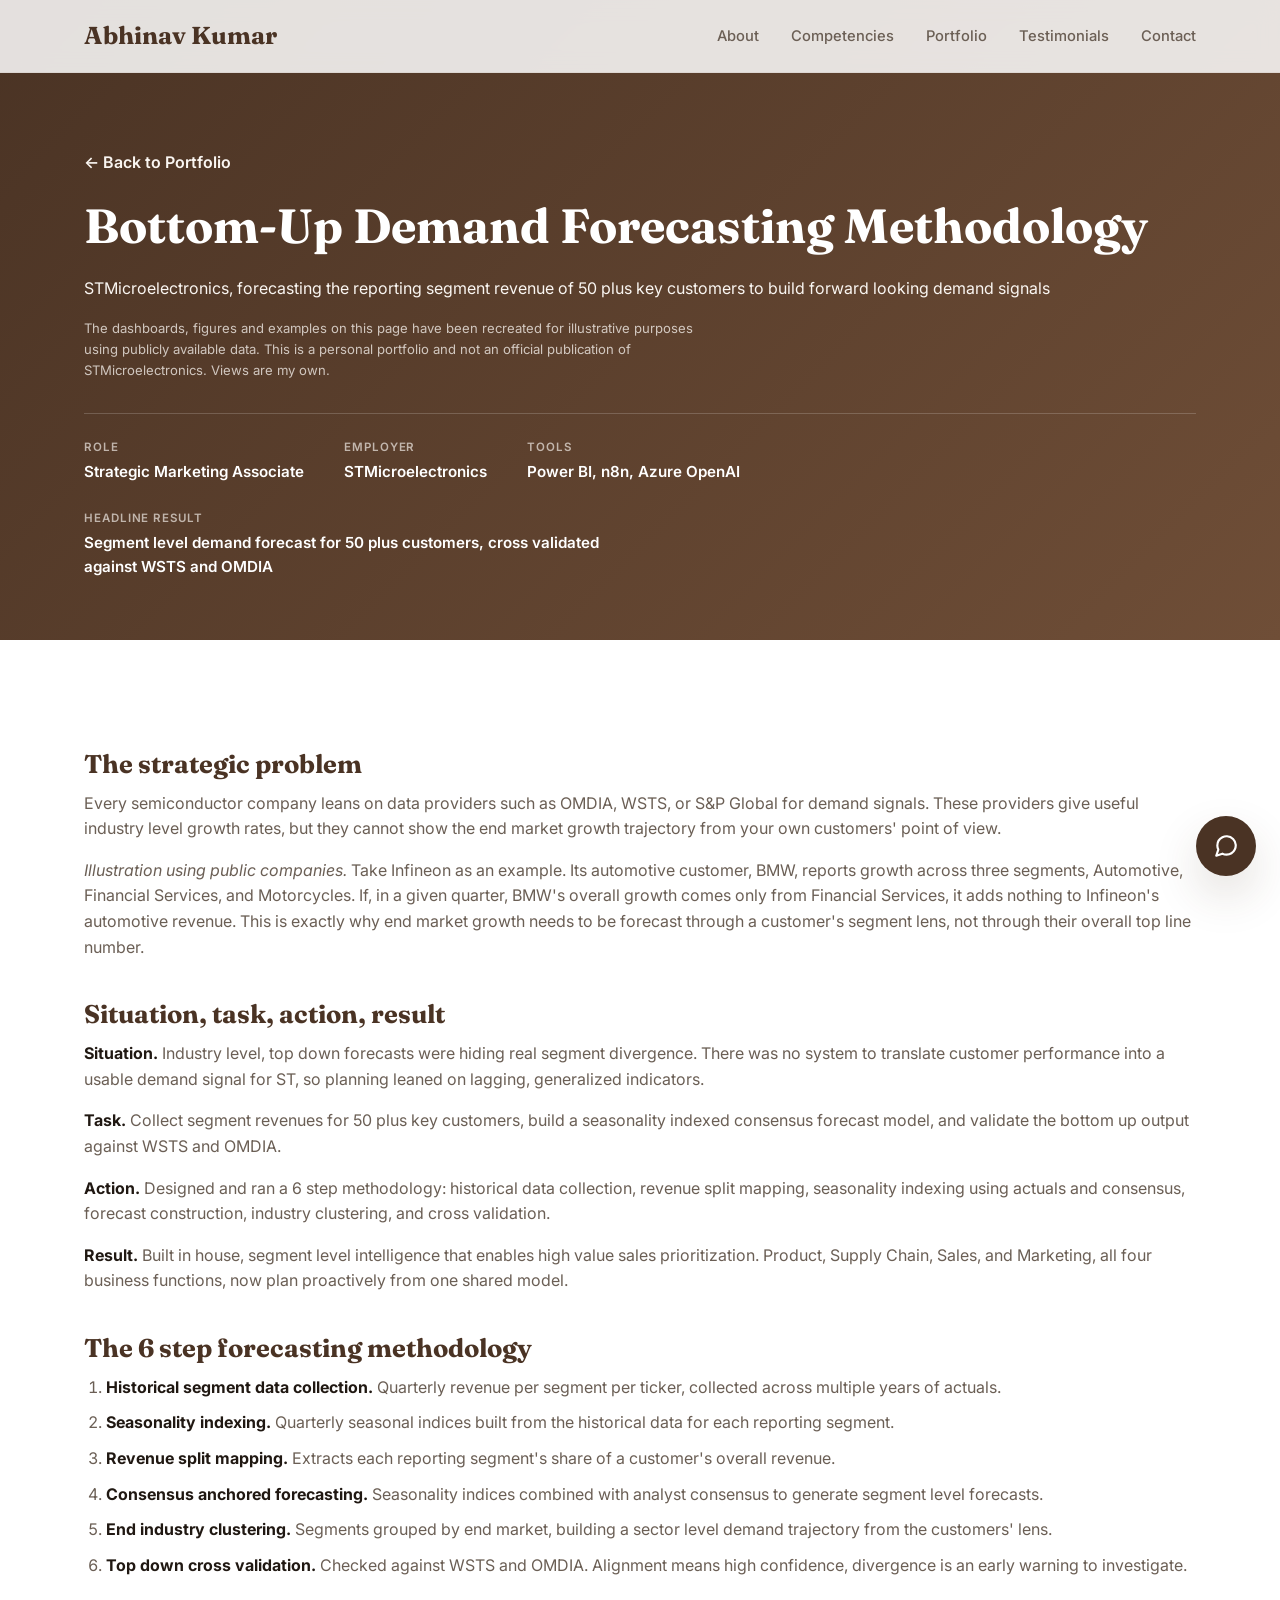
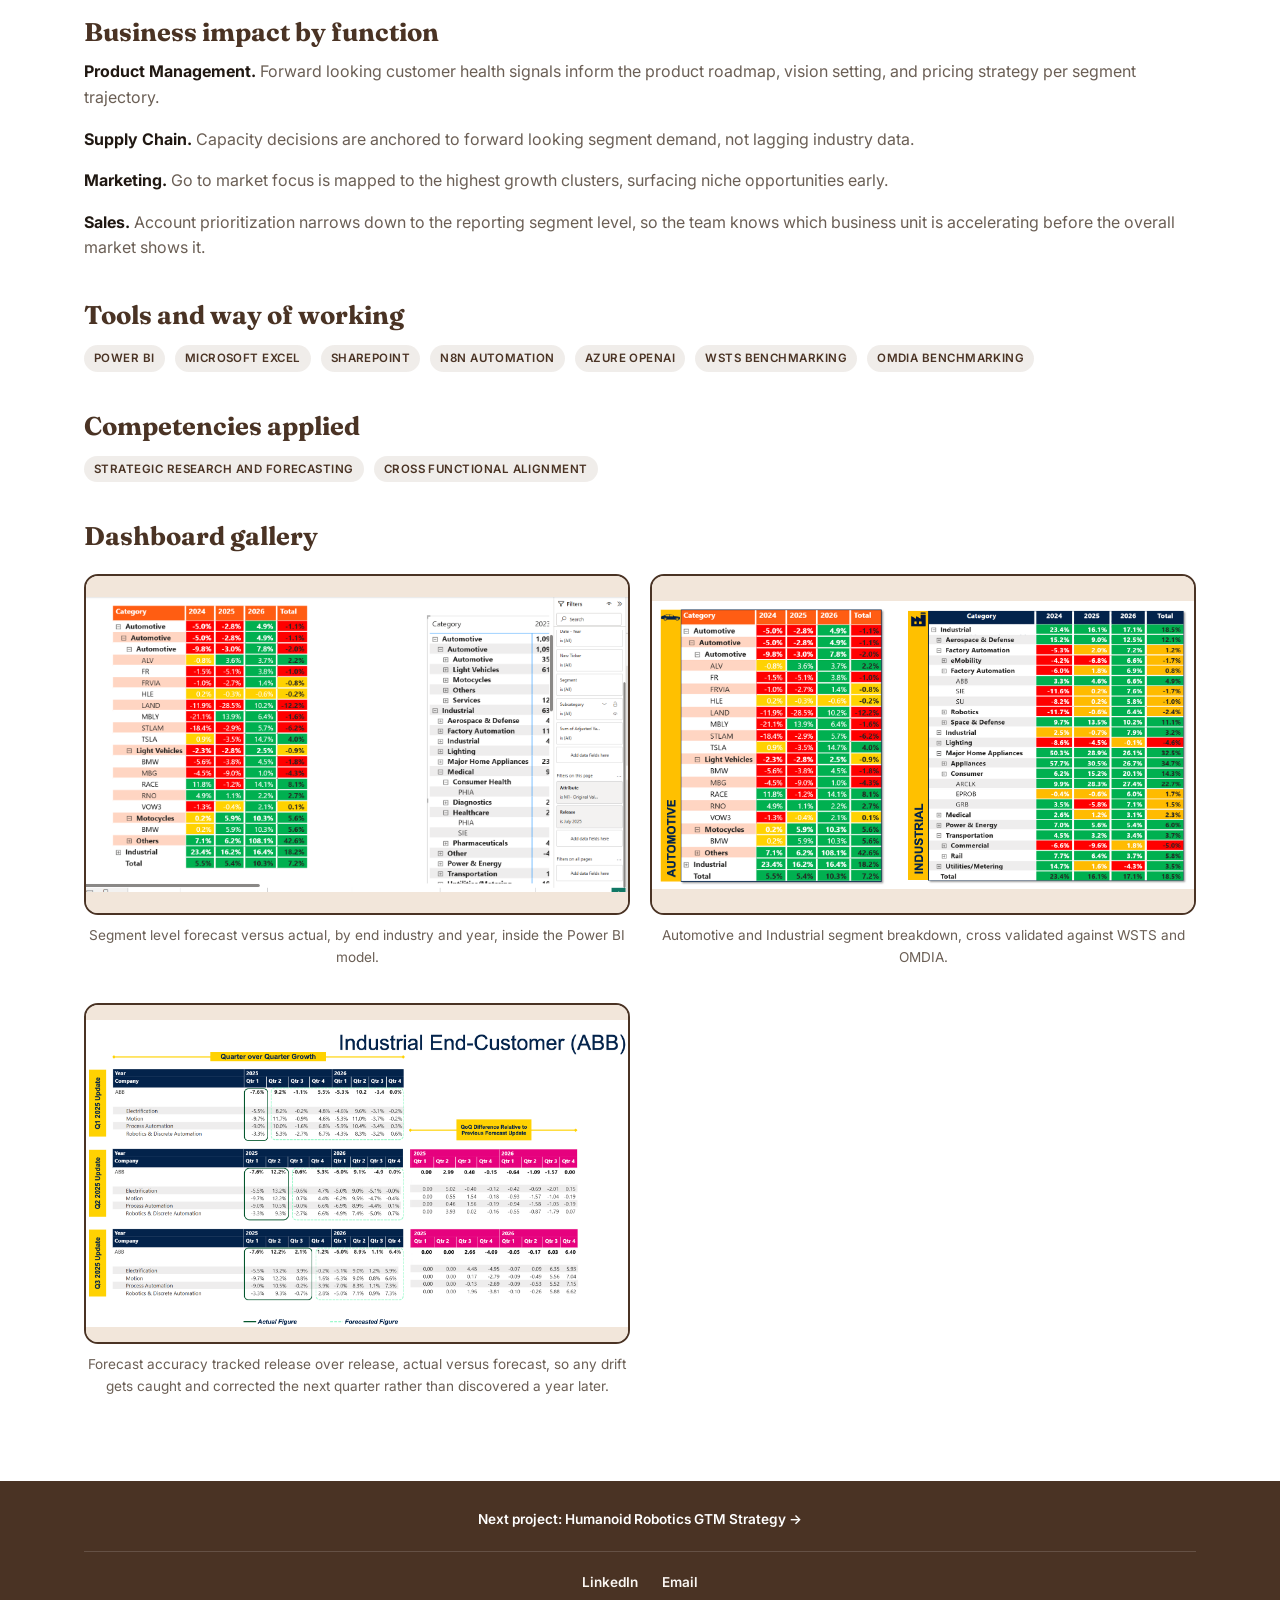
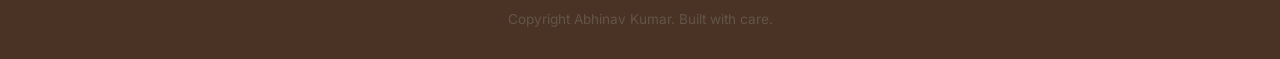
==== commit e11d07f6: "Revert to original fonts: Fraunces for headings, Inter for body Restores the original Google Fonts s" ====
--- a/projects/project-1.html
+++ b/projects/project-1.html
@@ -21,6 +21,8 @@
 <!-- TODO: OG_IMAGE_PATH was not supplied ("none yet"), so the profile photo is used here. A proper 1200x630 social preview image is still needed. -->
 <meta property="og:image" content="https://abhinavescp.github.io/portfolio/assets/images/hero/profile.jpeg">
 <meta name="twitter:card" content="summary_large_image">
+<link rel="preconnect" href="https://fonts.googleapis.com">
+<link href="https://fonts.googleapis.com/css2?family=Fraunces:wght@500;600;700&family=Inter:wght@400;500;600;700&display=swap" rel="stylesheet">
 <link rel="stylesheet" href="https://cdn.jsdelivr.net/npm/swiper@11/swiper-bundle.min.css">
 <link rel="stylesheet" href="../assets/css/style.css">
 </head>
--- a/assets/css/style.css
+++ b/assets/css/style.css
@@ -29,7 +29,7 @@
 body {
   margin: 0;
   overflow-x: hidden;
-  font-family: "Helvetica Neue", Helvetica, Arial, sans-serif;
+  font-family: "Inter", -apple-system, BlinkMacSystemFont, sans-serif;
   color: var(--ink);
   background: var(--white);
   line-height: 1.6;
@@ -39,7 +39,7 @@
 h2,
 h3,
 h4 {
-  font-family: "Helvetica Neue", Helvetica, Arial, sans-serif;
+  font-family: "Fraunces", "Playfair Display", serif;
   margin: 0 0 0.5em;
   line-height: 1.1;
 }
@@ -99,7 +99,7 @@
 }
 
 .stat-number {
-  font-family: "Helvetica Neue", Helvetica, Arial, sans-serif;
+  font-family: "Fraunces", serif;
   font-weight: 700;
   font-size: clamp(1.6rem, 3.2vw, 2.3rem);
   color: var(--white);
@@ -232,7 +232,7 @@
 }
 
 .nav-logo {
-  font-family: "Helvetica Neue", Helvetica, Arial, sans-serif;
+  font-family: "Fraunces", serif;
   font-weight: 700;
   font-size: calc(1.2rem + 4pt);
   color: var(--mocha-dark);
@@ -470,7 +470,7 @@
   align-items: center;
   justify-content: center;
   color: var(--white);
-  font-family: "Helvetica Neue", Helvetica, Arial, sans-serif;
+  font-family: "Fraunces", serif;
   font-size: 1rem;
   text-align: center;
   padding: 6px;
@@ -689,7 +689,7 @@
 }
 
 .timeline-org {
-  font-family: "Helvetica Neue", Helvetica, Arial, sans-serif;
+  font-family: "Fraunces", serif;
   font-weight: 700;
   color: var(--mocha-dark);
   font-size: 1.1rem;
@@ -720,7 +720,7 @@
 }
 
 .featured-quote p {
-  font-family: "Helvetica Neue", Helvetica, Arial, sans-serif;
+  font-family: "Fraunces", serif;
   font-size: clamp(1.3rem, 2.4vw, 1.8rem);
   color: var(--mocha-dark);
   font-weight: 600;
@@ -1309,7 +1309,7 @@
 }
 
 .skills-category-title {
-  font-family: "Helvetica Neue", Helvetica, Arial, sans-serif;
+  font-family: "Fraunces", serif;
   font-size: calc(1.2rem + 2pt);
   font-weight: 600;
   color: var(--mocha-dark);
@@ -1372,7 +1372,7 @@
   display: flex;
   align-items: center;
   justify-content: center;
-  font-family: "Helvetica Neue", Helvetica, Arial, sans-serif;
+  font-family: "Fraunces", serif;
   font-weight: 700;
   font-size: 0.6rem;
   flex-shrink: 0;
@@ -1604,7 +1604,7 @@
 }
 
 .chat-widget-header-title {
-  font-family: "Helvetica Neue", Helvetica, Arial, sans-serif;
+  font-family: "Fraunces", serif;
   font-weight: 600;
   font-size: 1rem;
 }
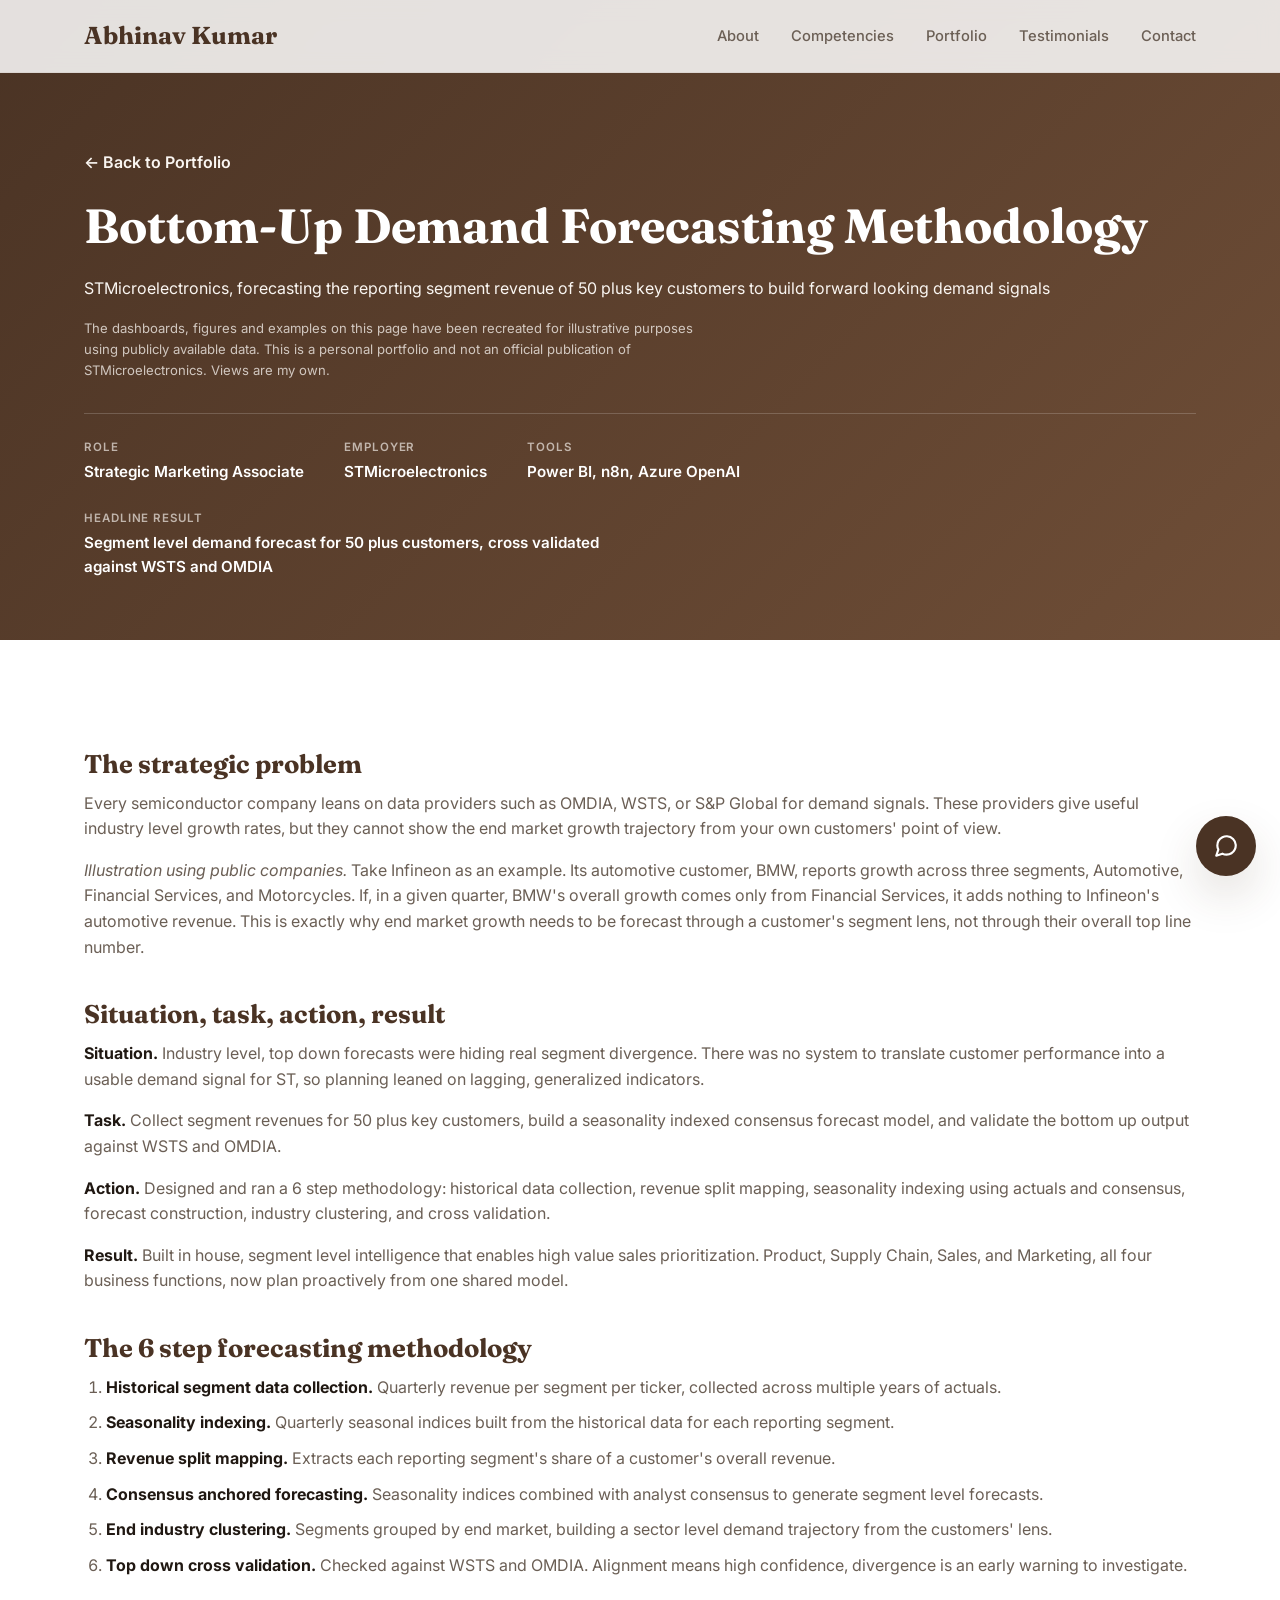
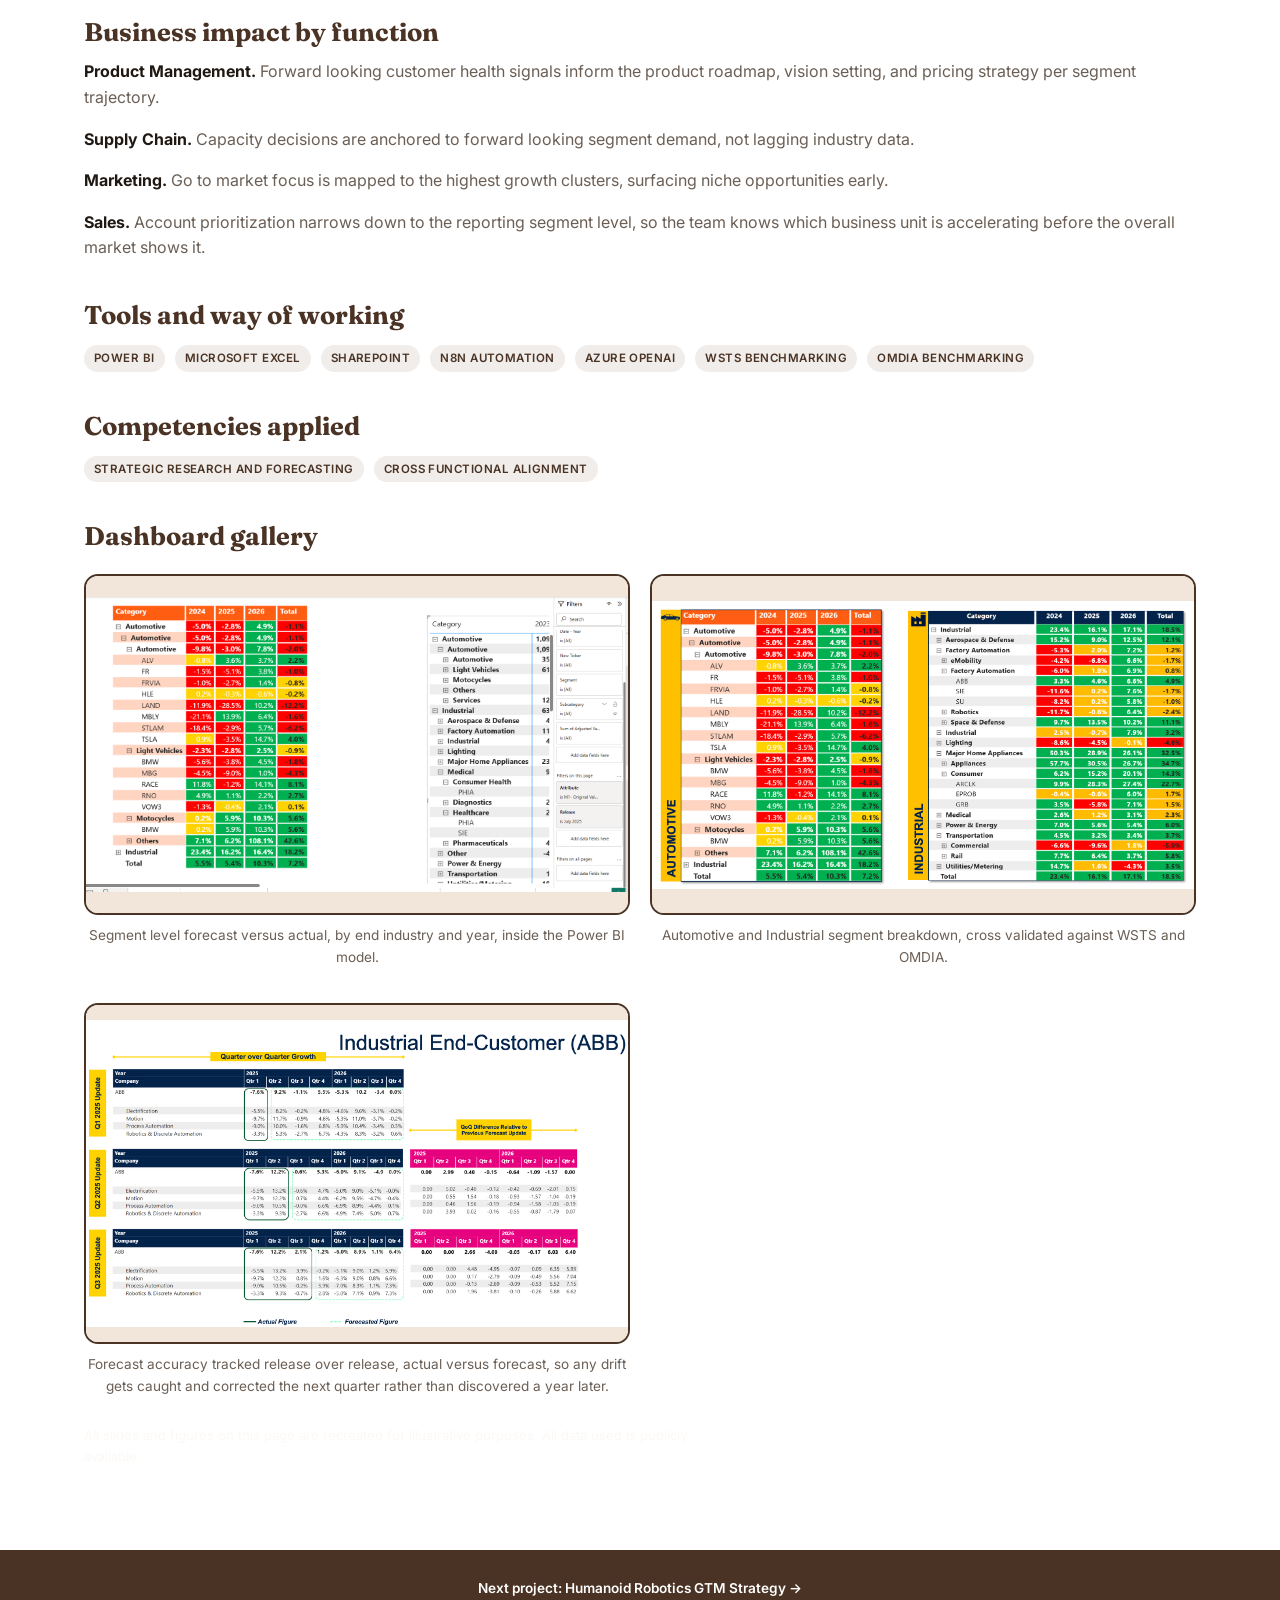
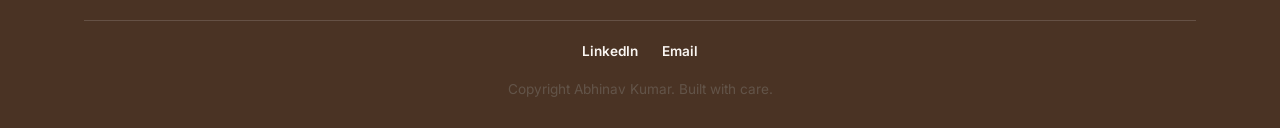
==== commit c11d4e76: "Explain the ST growth gap and add closing disclaimers to project pages Project 2's STAR result state" ====
--- a/projects/project-1.html
+++ b/projects/project-1.html
@@ -140,6 +140,7 @@
       </div>
     </div>
 
+    <p class="project-disclaimer">All slides and figures on this page are recreated for illustrative purposes. All data used is publicly available.</p>
   </div>
 </section>
 
--- a/assets/css/style.css
+++ b/assets/css/style.css
@@ -24,6 +24,7 @@
 
 html {
   overflow-x: hidden;
+  scroll-padding-top: 72px;
 }
 
 body {
@@ -211,6 +212,16 @@
   font-size: 1rem;
 }
 
+/* Sections that end on a bridge line hand off to the next section with
+   a short gap (about 1cm total) instead of the usual full section padding. */
+.section:has(> .container > .section-bridge:last-child) {
+  padding-bottom: 10px;
+}
+
+.section:has(> .container > .section-bridge:last-child) + .section {
+  padding-top: 10px;
+}
+
 /* ---------- Nav ---------- */
 .navbar {
   position: fixed;
@@ -285,6 +296,56 @@
   cursor: pointer;
 }
 
+/* ---------- Side scroll-progress dots ---------- */
+.side-dots {
+  position: fixed;
+  right: 24px;
+  top: 50%;
+  transform: translateY(-50%);
+  z-index: 900;
+  display: flex;
+  flex-direction: column;
+  align-items: center;
+  gap: 16px;
+}
+
+.side-dot {
+  position: relative;
+  display: block;
+  width: 10px;
+  height: 10px;
+  border-radius: 50%;
+  background: rgba(111, 78, 55, 0.25);
+  transition: background var(--transition), transform var(--transition);
+}
+
+.side-dot:hover,
+.side-dot.active {
+  background: var(--mocha);
+  transform: scale(1.3);
+}
+
+.side-dot-label {
+  position: absolute;
+  right: calc(100% + 12px);
+  top: 50%;
+  transform: translateY(-50%);
+  white-space: nowrap;
+  background: var(--mocha-dark);
+  color: var(--white);
+  font-size: 0.75rem;
+  font-weight: 600;
+  padding: 4px 10px;
+  border-radius: 6px;
+  opacity: 0;
+  pointer-events: none;
+  transition: opacity 0.2s ease;
+}
+
+.side-dot:hover .side-dot-label {
+  opacity: 1;
+}
+
 /* ---------- Hero ---------- */
 .hero {
   position: relative;
@@ -302,7 +363,7 @@
 .hero .container {
   width: 100%;
   display: grid;
-  grid-template-columns: 0.9fr 1.1fr;
+  grid-template-columns: 380px 1fr;
   gap: 48px;
   align-items: center;
   position: relative;
@@ -324,7 +385,6 @@
 .hero-name,
 .hero-subline,
 .hero-tagline,
-.hero-availability,
 .hero-actions,
 .hero-photo-wrap,
 .hero-trust-bar,
@@ -352,12 +412,8 @@
   animation-delay: 0.86s;
 }
 
-.hero-availability {
+.hero-actions {
   animation-delay: 1.04s;
-}
-
-.hero-actions {
-  animation-delay: 1.25s;
 }
 
 .hero-trust-bar {
@@ -395,26 +451,25 @@
   font-size: 0.95rem;
   font-weight: 600;
   letter-spacing: 0.02em;
-  color: var(--mocha-light);
-  max-width: 480px;
+  color: var(--cream);
+  max-width: 700px;
   margin-bottom: 16px;
-}
-
-.hero-availability {
-  font-size: 0.92rem;
-  color: var(--cream);
-  opacity: 0.85;
-  max-width: 480px;
-  margin-top: -18px;
-  margin-bottom: 32px;
+  white-space: nowrap;
 }
 
 .hero-tagline {
   font-size: clamp(1.1rem, 2vw, 1.5rem);
   color: var(--cream);
-  max-width: 520px;
+  max-width: 820px;
   margin-bottom: 20px;
   font-weight: 500;
+  text-align: justify;
+  text-justify: inter-word;
+}
+
+.hero-tagline-edu {
+  display: block;
+  margin-top: 0.5em;
 }
 
 .hero-actions {
@@ -594,7 +649,7 @@
 /* ---------- Experience timeline ---------- */
 .timeline-columns-label {
   display: grid;
-  grid-template-columns: 1fr 40px 1fr;
+  grid-template-columns: 1fr 72px 1fr;
   max-width: 820px;
   margin: 0 auto 4px;
 }
@@ -635,44 +690,45 @@
   transform: translateX(-1px);
 }
 
-.timeline-row {
-  display: grid;
-  grid-template-columns: 1fr 40px 1fr;
-  align-items: start;
-  margin-bottom: 28px;
-}
-
-.timeline-row:last-child {
-  margin-bottom: 0;
-}
-
-.timeline-dot {
-  position: relative;
+.timeline-tick {
+  position: absolute;
+  left: 50%;
   z-index: 2;
-  width: 14px;
-  height: 14px;
-  margin: 6px auto 0;
-  border-radius: 50%;
-  background: var(--mocha);
-  border: 3px solid var(--cream);
-}
-
-.timeline-left {
-  grid-column: 1;
-  display: flex;
-  justify-content: flex-end;
-}
-
-.timeline-right {
-  grid-column: 3;
-  display: flex;
-  justify-content: flex-start;
+  transform: translate(-50%, -50%);
+  padding: 5px 11px;
+  border-radius: 6px;
+  background: var(--mocha-dark);
+  color: var(--white);
+  font-size: 0.78rem;
+  font-weight: 700;
+  letter-spacing: 0.02em;
+  white-space: nowrap;
+}
+
+.timeline-card-abs {
+  position: absolute;
+  width: calc(50% - 36px);
+}
+
+.timeline-card-left {
+  right: calc(50% + 36px);
+}
+
+.timeline-card-right {
+  left: calc(50% + 36px);
+}
+
+.timeline-years-mobile {
+  display: none;
 }
 
 .timeline-card {
-  max-width: 340px;
+  width: 100%;
+  height: 100%;
+  box-sizing: border-box;
   display: flex;
   flex-direction: column;
+  justify-content: center;
   gap: 4px;
   background: var(--cream);
   border: 1px solid rgba(111, 78, 55, 0.12);
@@ -680,11 +736,11 @@
   padding: 14px 18px;
 }
 
-.timeline-left .timeline-card {
+.timeline-card-left .timeline-card {
   text-align: right;
 }
 
-.timeline-right .timeline-card {
+.timeline-card-right .timeline-card {
   text-align: left;
 }
 
@@ -693,14 +749,6 @@
   font-weight: 700;
   color: var(--mocha-dark);
   font-size: 1.1rem;
-}
-
-.timeline-year {
-  font-size: 0.78rem;
-  font-weight: 600;
-  text-transform: uppercase;
-  letter-spacing: 0.04em;
-  color: var(--mocha);
 }
 
 .timeline-role {
@@ -1390,6 +1438,10 @@
 
 /* ---------- Responsive ---------- */
 @media (max-width: 860px) {
+  .side-dots {
+    display: none;
+  }
+
   .stat-strip-grid {
     grid-template-columns: repeat(2, 1fr);
     gap: 36px 20px;
@@ -1458,6 +1510,14 @@
     text-align: center;
   }
 
+  .hero-tagline {
+    text-align: center;
+  }
+
+  .hero-subline {
+    white-space: normal;
+  }
+
   .hero-photo-wrap {
     order: -1;
   }
@@ -1507,31 +1567,60 @@
     display: none;
   }
 
+  .experience-timeline {
+    height: auto !important;
+  }
+
   .experience-timeline::before {
-    left: 7px;
+    left: 20px;
+    top: 0;
+    bottom: 0;
     transform: none;
   }
 
-  .timeline-row {
-    grid-template-columns: 20px 1fr;
-    margin-bottom: 20px;
-  }
-
-  .timeline-dot {
-    grid-column: 1;
-    margin: 6px 0 0;
-  }
-
-  .timeline-left,
-  .timeline-right {
-    grid-column: 2;
-    justify-content: flex-start;
-  }
-
-  .timeline-left .timeline-card,
-  .timeline-right .timeline-card {
+  .timeline-tick {
+    display: none;
+  }
+
+  .timeline-card-abs {
+    position: relative;
+    top: auto !important;
+    right: auto;
+    left: auto;
+    width: auto;
+    height: auto !important;
+    margin: 0 0 20px 40px;
+  }
+
+  .timeline-card-abs:last-child {
+    margin-bottom: 0;
+  }
+
+  .timeline-card-abs::before {
+    content: "";
+    position: absolute;
+    left: -26px;
+    top: 14px;
+    width: 12px;
+    height: 12px;
+    border-radius: 50%;
+    background: var(--mocha-dark);
+    border: 2px solid var(--cream);
+  }
+
+  .timeline-card-left .timeline-card,
+  .timeline-card-right .timeline-card {
+    height: auto;
     max-width: none;
     text-align: left;
+  }
+
+  .timeline-years-mobile {
+    display: block;
+    font-size: 0.78rem;
+    font-weight: 700;
+    color: var(--mocha-dark);
+    margin-top: 2px;
   }
 }
 
